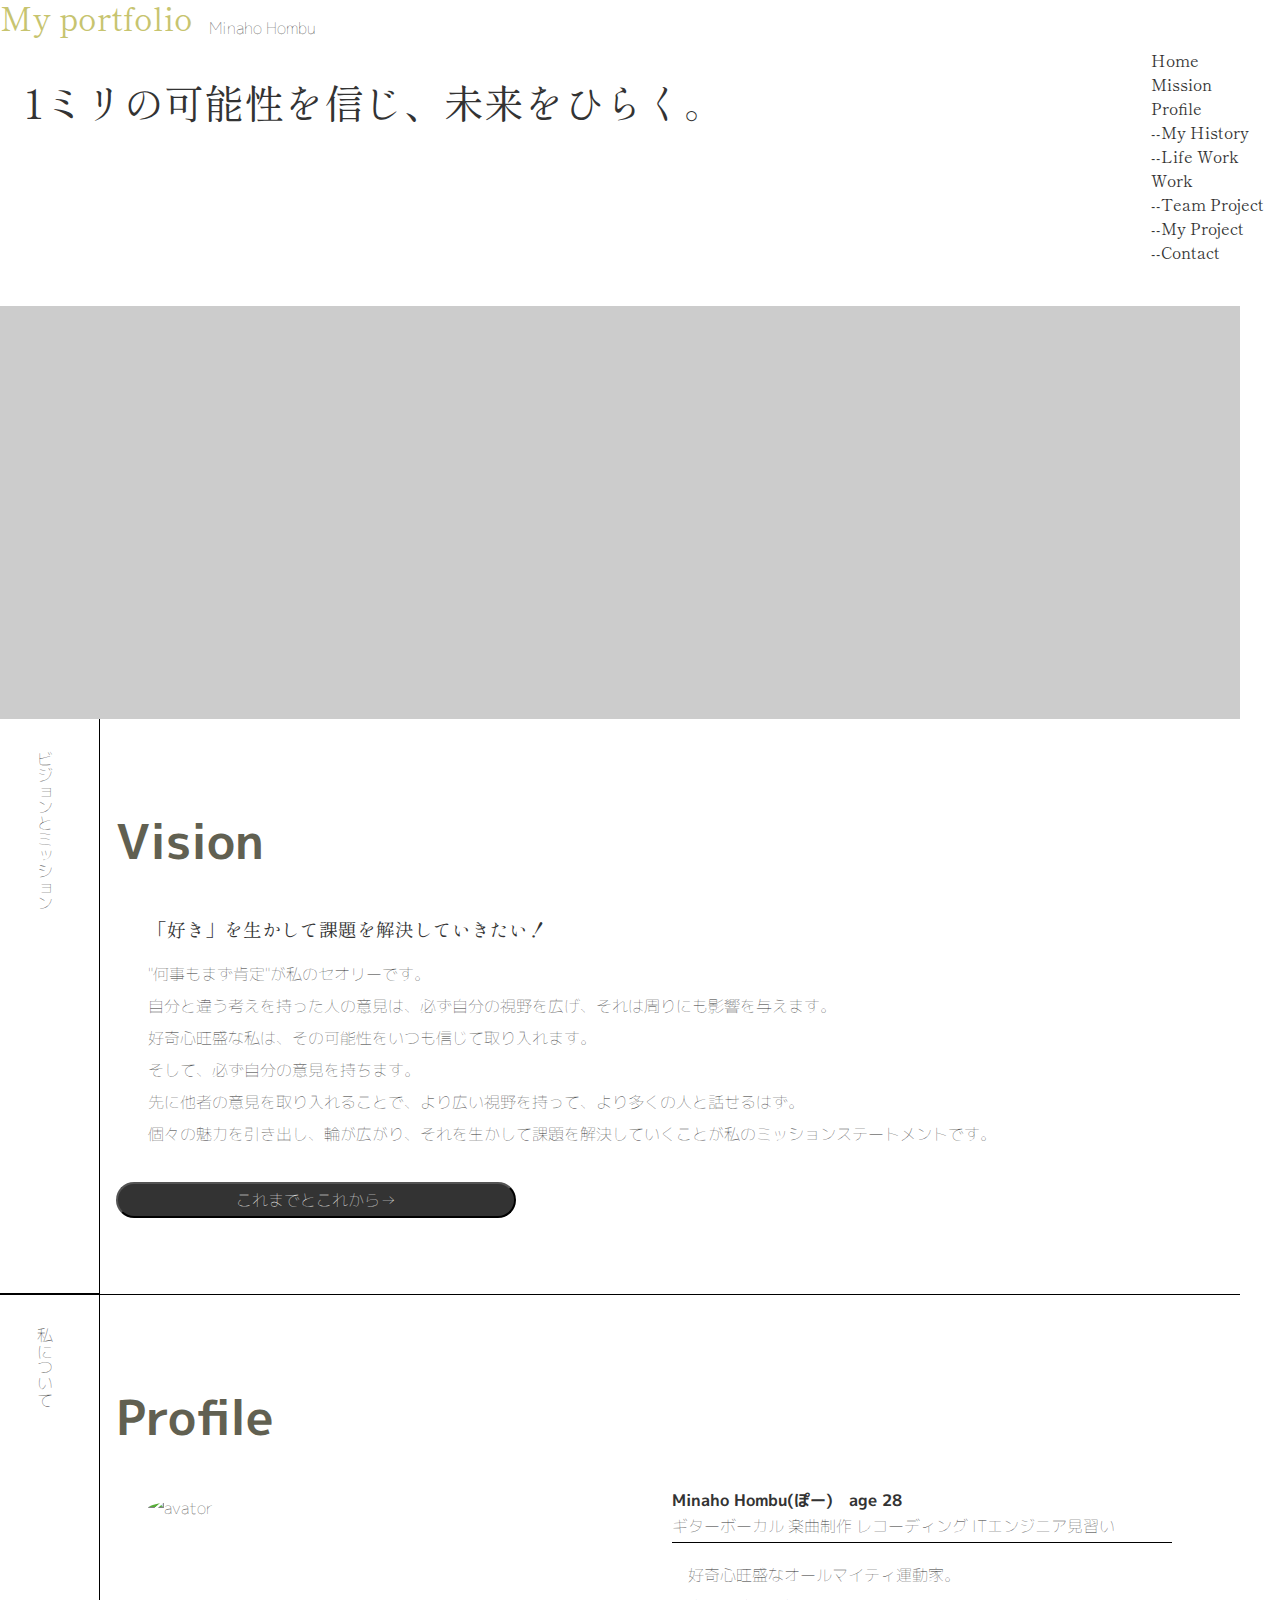
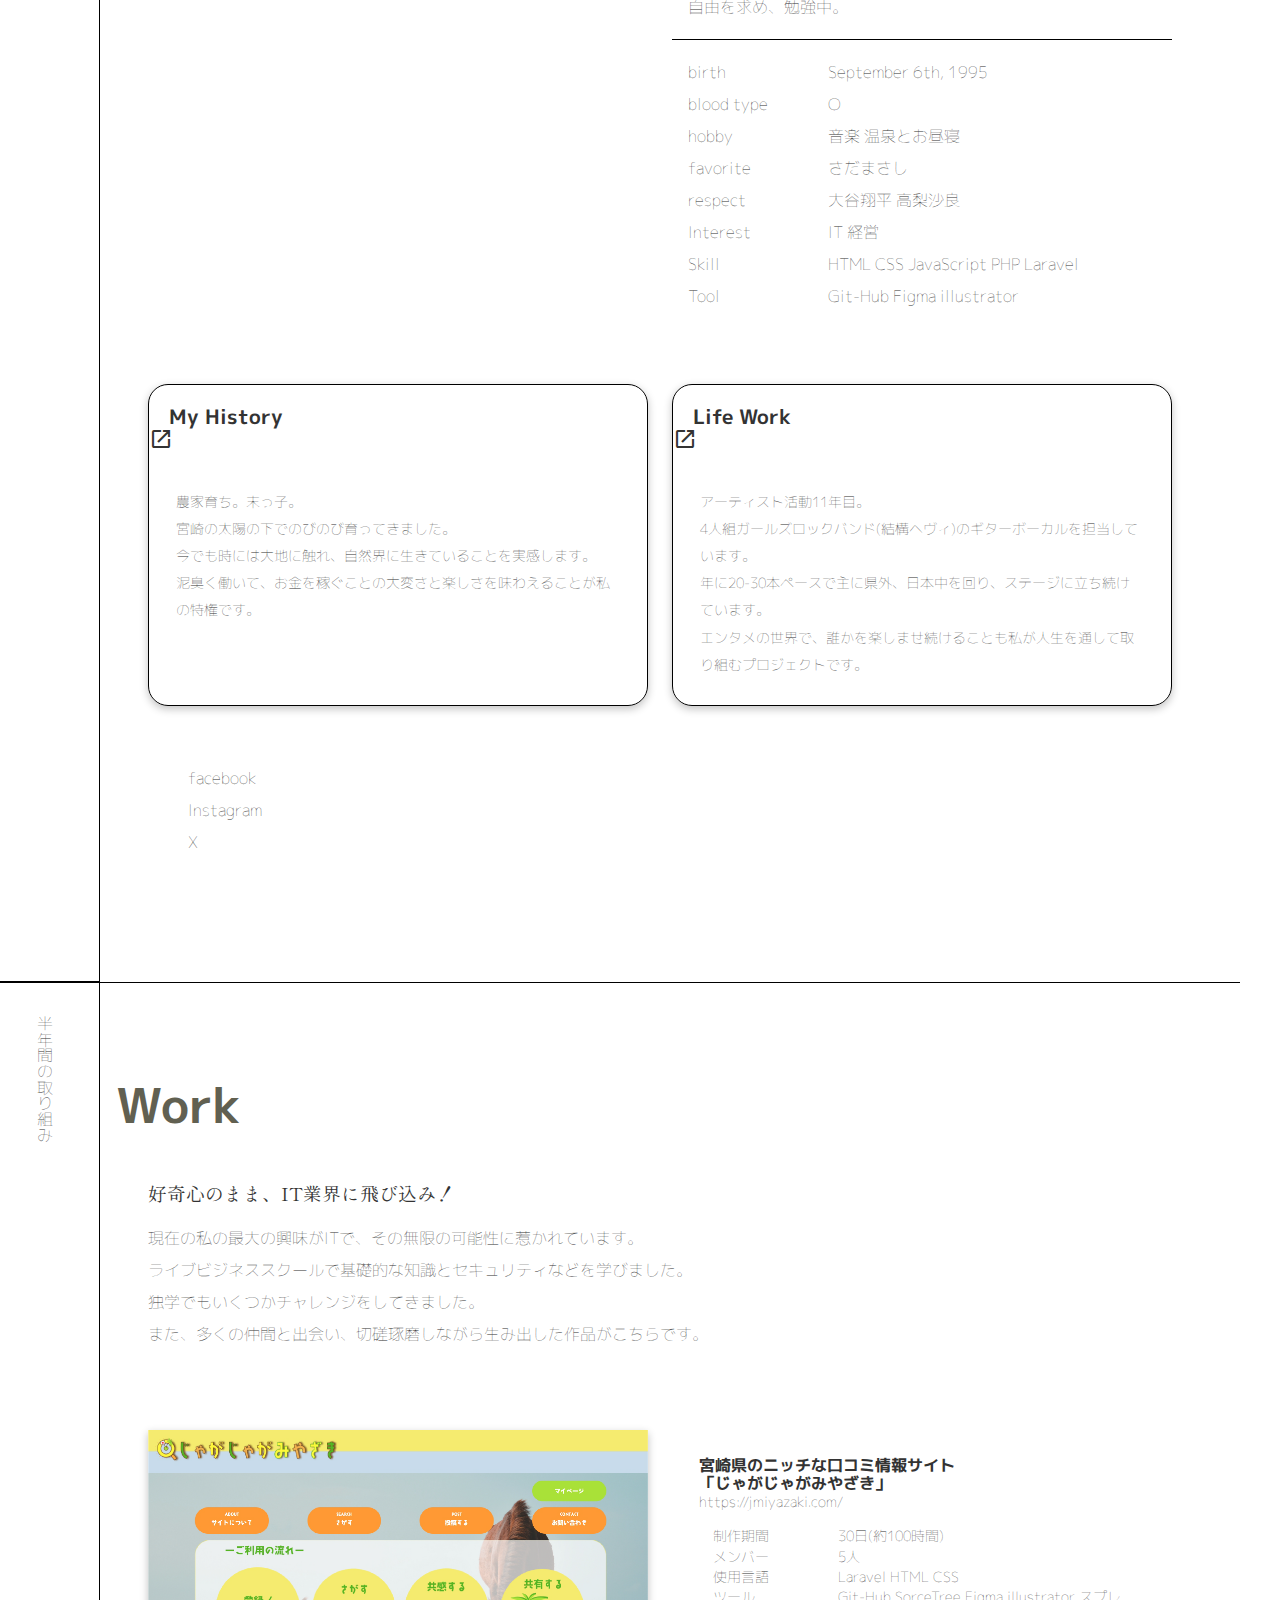
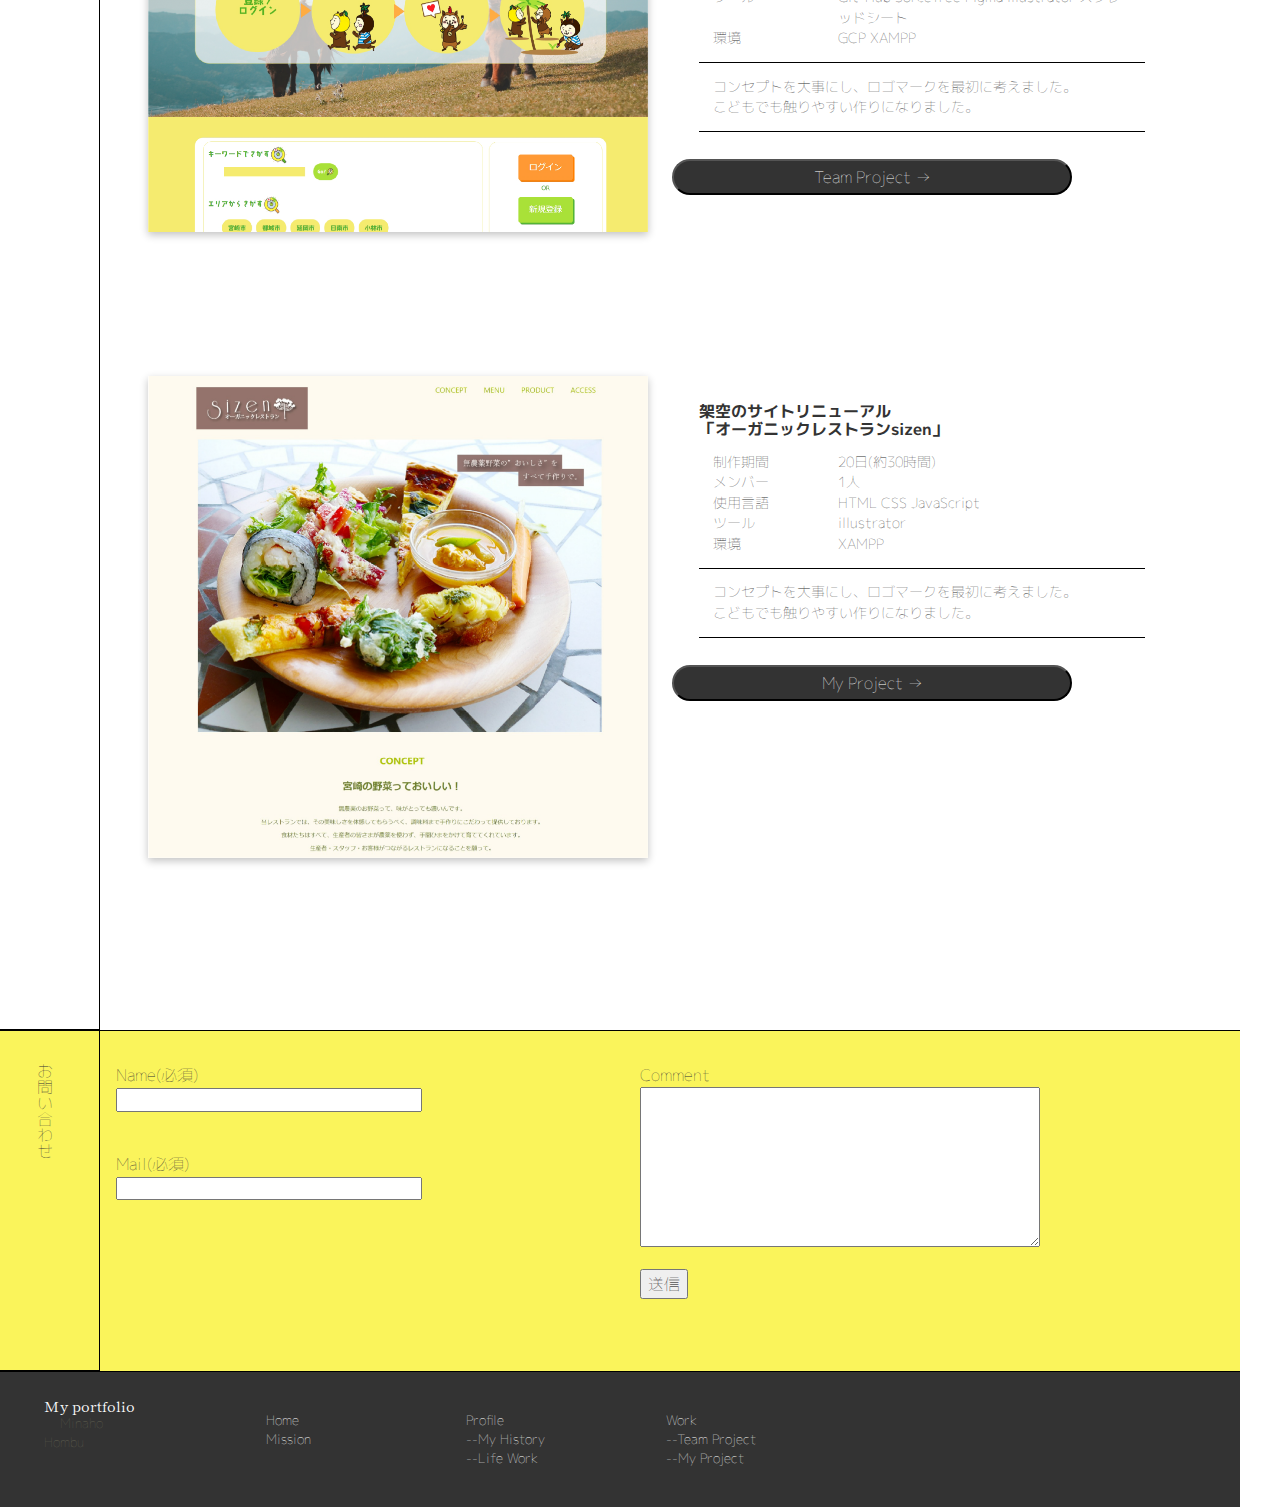
==== index.html @ a1794f8a "Team Projectページの作成　年表作成" ====
<!DOCTYPE html>
<html lang="ja">
<head>
    <meta charset="UTF-8">
    <meta name="viewport" content="width=device-width, initial-scale=1.0">
    <meta name="description" content="texttexttexttext">
    <title>my portfolio</title>
    <link rel="stylesheet" href="css/reset.css">
    <link rel="stylesheet" href="css/style.css">
    <link rel="preconnect" href="https://fonts.googleapis.com">
<link rel="preconnect" href="https://fonts.gstatic.com" crossorigin>
<link href="https://fonts.googleapis.com/css2?family=M+PLUS+1p&display=swap" rel="stylesheet">
<link href="https://fonts.googleapis.com/css2?family=Shippori+Mincho&display=swap" rel="stylesheet">
<link rel="stylesheet" href="https://fonts.googleapis.com/css2?family=Material+Symbols+Outlined:opsz,wght,FILL,GRAD@20..48,100..700,0..1,-50..200" />
</head>
<body>
    <div class="container">
        <header class="container -hamburger-shown">
            <div class="logotype">
                <h1 class="logo">
                    <a href="index.html"><title">My portfolio</title></a>
                </h1>
                <span class="author">Minaho Hombu</span>
            </div>
            <nav class="navigation">
                <ul class="navigation_list">
                    <li class="nav_listItem"><a href="index.html"><span>Home</span></a></li>
                    <li class="nav_listItem"><a href="mission.html"><span>Mission</span></a></li>
                    <li class="nav_listItem"><a href="#home_profile"><span>Profile</span></a></li>
                    <li class="nav_listItem"><a href=""><span>--My History</span></a></li>
                    <li class="nav_listItem"><a href=""><span>--Life Work</span></a></li>
                    <li class="nav_listItem"><a href="#home_work"><span>Work</span></a></li>
                    <li class="nav_listItem"><a href="teamwork.html"><span>--Team Project</span></a></li>
                    <li class="nav_listItem"><a href=""><span>--My Project</span></a></li>
                    <li class="nav_listItem"><a href="contact.html"><span>--Contact</span></a></li>
                </ul>
            </nav>
        </header>
        <main>
            <div class="container firstView-container">
                <div class="copy">
                    <h1 class="copy_inner">
                        <span class="copy_words">1ミリの可能性を信じ、未来をひらく。</span>
                    </h1>
                </div>
                <div class="mainvisual"><img src="img/visual-area@2x.png" alt=""></div>
            </div>
            <section id="home_vision" class="container home-container">
                <div class="head"><p>ビジョンとミッション</p></div>
                <div class="main">
                    <div class="sec_title">
                        <h2>Vision</h2>
                    </div>
                    <div class="content">
                        <h3>「好き」を生かして課題を解決していきたい！</h3>
                        <p>"何事もまず肯定"が私のセオリーです。<br>自分と違う考えを持った人の意見は、必ず自分の視野を広げ、それは周りにも影響を与えます。<br>好奇心旺盛な私は、その可能性をいつも信じて取り入れます。<br>そして、必ず自分の意見を持ちます。<br>先に他者の意見を取り入れることで、より広い視野を持って、より多くの人と話せるはず。</p>
                        <p>個々の魅力を引き出し、輪が広がり、それを生かして課題を解決していくことが私のミッションステートメントです。</p>
                    </div>
                    <div class="btn">
                        <button type="button"><a href="mission.html">これまでとこれから→</a></button>
                    </div>
                </div>
            </section>
            <section id="home_profile" class="container home-container">
                <div class="head"><p>私について</p></div>
                <div class="main">
                    <div class="sec_title"><h2>Profile</h2></div>
                    <div class="content">
                        <div class="flex_body">
                            <div class="wrap1_box">
                                <div class="circle">
                                    <img src="img/po2.png" alt="avator">
                                </div>
                            </div>
                            <div class="wrap1_box">
                                <div class="profile">
                                    <h4>Minaho Hombu(ぽー)　age 28</h4>
                                    <p>ギターボーカル 楽曲制作 レコーディング ITエンジニア見習い</p>
                                    <div class="point">
                                        <p>好奇心旺盛なオールマイティ運動家。<br>自由を求め、勉強中。</p>
                                    </div>
                                    <dl>
                                        <dt>birth</dt><dd>September 6th, 1995</dd>
                                        <dt>blood type</dt><dd>O</dd>
                                        <dt>hobby</dt><dd>音楽 温泉とお昼寝</dd>
                                        <dt>favorite</dt><dd>さだまさし</dd>
                                        <dt>respect</dt><dd>大谷翔平 高梨沙良</dd>
                                        <dt>Interest</dt><dd>IT 経営</dd>
                                        <dt>Skill</dt><dd>HTML CSS JavaScript PHP Laravel</dd>
                                        <dt>Tool</dt><dd>Git-Hub Figma illustrator</dd>
                                    </dl>
                                </div>
                            </div>
                        </div>
                        <div class="flex_body">
                            <div class="wrap1_box border_box">
                                <a href="#">
                                    <h4 class="heading">My History</h4>
                                    <span class="material-symbols-outlined">
                                        open_in_new
                                        </span>
                                    <div class="summary">
                                        <p>農家育ち。末っ子。<br>宮崎の太陽の下でのびのび育ってきました。</p>
                                        <p>今でも時には大地に触れ、自然界に生きていることを実感します。<br>泥臭く働いて、お金を稼ぐことの大変さと楽しさを味わえることが私の特権です。</p>
                                    </div>
                                </a>
                            </div>
                            <div class="wrap1_box border_box">
                                <a href="#">
                                    <h4 class="heading">Life Work</h4>
                                    <span class="material-symbols-outlined">
                                        open_in_new
                                        </span>
                                    <div class="summary">
                                        <p>アーティスト活動11年目。<br>4人組ガールズロックバンド(結構ヘヴィ)のギターボーカルを担当しています。</p>
                                        <p>年に20-30本ペースで主に県外、日本中を回り、ステージに立ち続けています。<br>エンタメの世界で、誰かを楽しませ続けることも私が人生を通して取り組むプロジェクトです。</p>
                                    </div>
                                </a>
                            </div>
                        </div>
                        <div class="social_box">
                            <ul>
                                <li>facebook</li>
                                <li>Instagram</li>
                                <li>X</li>
                            </ul>
                        </div>
                    </div>
                </div>
            </section>
            <section id="home_work" class="container home-container">
                <div class="head"><p>半年間の取り組み</p></div>
                <div class="main">
                    <div class="sec_title">
                        <h2>Work</h2>
                    </div>
                    <div class="content">
                        <h3>好奇心のまま、IT業界に飛び込み！</h3>
                        <p>現在の私の最大の興味がITで、その無限の可能性に惹かれています。<br>ライブビジネススクールで基礎的な知識とセキュリティなどを学びました。<br>独学でもいくつかチャレンジをしてきました。<br>また、多くの仲間と出会い、切磋琢磨しながら生み出した作品がこちらです。</p>
                    </div>
                        <div class="post flex_body">
                            <div class="wrap1_box hero">
                                <a href="https://jmiyazaki.com"><img src="img/jmiyazaki-area@2x.png" alt="jmiyazaki-top"></a>
                            </div>
                            <div class="wrap1_box">
                                <div class="summary">
                                    <h3>宮崎県のニッチな口コミ情報サイト<br>「じゃがじゃがみやざき」</h3>
                                    <p>https://jmiyazaki.com/</p>
                                    <dl>
                                        <dt>制作期間</dt><dd>30日(約100時間)</dd>
                                        <dt>メンバー</dt><dd>5人</dd>
                                        <dt>使用言語</dt><dd>Laravel HTML CSS</dd>
                                        <dt>ツール</dt><dd>Git-Hub SorceTree Figma illustrator スプレッドシート</dd>
                                        <dt>環境</dt><dd>GCP XAMPP</dd>
                                    </dl>
                                    <div class="point">
                                        <p>コンセプトを大事にし、ロゴマークを最初に考えました。<br>こどもでも触りやすい作りになりました。</p>
                                    </div>
                                </div>
                                <div class="btn">
                                    <button type="button"><a href="#">Team Project →</a></button>
                                </div>
                            </div>
                        </div>
                        <div class="post flex_body">
                            <div class="wrap1_box hero">
                                <img src="img/sizen-area@2x.png" alt="sizen-top">
                            </div>
                            <div class="wrap1_box">
                                <div class="summary">
                                    <h3>架空のサイトリニューアル<br>「オーガニックレストランsizen」</h3>
                                    <dl>
                                        <dt>制作期間</dt><dd>20日(約30時間)</dd>
                                        <dt>メンバー</dt><dd>1人</dd>
                                        <dt>使用言語</dt><dd>HTML CSS JavaScript</dd>
                                        <dt>ツール</dt><dd>illustrator</dd>
                                        <dt>環境</dt><dd>XAMPP</dd>
                                    </dl>
                                    <div class="point">
                                        <p>コンセプトを大事にし、ロゴマークを最初に考えました。<br>こどもでも触りやすい作りになりました。</p>
                                    </div>
                                </div>
                                <div class="btn">
                                    <button type="button"><a href="#">My Project →</a></button>
                                </div>
                        </div>
                </div>
            </section>
            <section id="home_contact" class="container home-container contact">
                <div class="head"><p>お問い合わせ</p></div>
                <div class="sub">
                        <form action="#" class="common-form">
                            <div class="flex_body">
                                <div class="wrap1_box">
                                    <p><label for="name">Name(必須)<br><input type="text" name="name" required></label></p><br>
                                    <p><label for="mail">Mail(必須)<br><input type="email" name="mail" required></label></p><br>
                                </div>
                                <div class="wrap1_box">
                                    <p><label for="content">Comment</label><br><textarea name="comment" id=""></textarea></p>
                                    <p><button type="submit" class="btn">送信</button></p>
                                </div>
                            </div>
                        </form>
                </div>
            </section>
        </main>
        <footer class="footer">
            <div class="footer_head">
                <h3 class="logo">
                    <a href="index.html"><title">My portfolio</title></a>
                </h3>
                <span class="author">Minaho Hombu</span>
            </div>
            <div class="footer_body">
                <div class="block">
                    <ul class="navigation_list">
                        <li class="nav_listItem"><a href="index.html"><span>Home</span></a></li>
                        <li class="nav_listItem"><a href="mission.html"><span>Mission</span></a></li>
                    </ul>
                </div>
                <div class="block">
                    <ul>
                        <li class="nav_listItem"><a href="#home_profile"><span>Profile</span></a></li>
                            <li class="nav_listItem"><a href=""><span>--My History</span></a></li>
                            <li class="nav_listItem"><a href=""><span>--Life Work</span></a></li>
                    </ul>
                </div>
                <div class="block">
                    <ul>
                        <li class="nav_listItem"><a href="#home_work"><span>Work</span></a></li>
                        <li class="nav_listItem"><a href="teamwork.html"><span>--Team Project</span></a></li>
                        <li class="nav_listItem"><a href=""><span>--My Project</span></a></li>
                    </ul>
                </div>
                <div class="block">
                    <ul>
                        <li></li>
                    </ul>
                </div>
            </div>
        </footer>
    </div>
    
</body>
</html>
---- css/style.css ----
@charset "UTF-8";
/* all=================================== */
:root {
    main-color: var(--#616051)
}

html {
    font-size: 100%;
}
body {
    color: #333;
    font-size: 16px;
    font-family: "M PLUS 1p", sans-serif;
    font-weight: 100;
    font-style: normal;
}
img {
    max-width: 100%;
}
li {
    list-style: none;
}
a {
    text-decoration: none;
}
.shippori-mincho-regular {
    font-family: "Shippori Mincho", serif;
    font-weight: 400;
    font-style: normal;
  }
.btn button {
    width: 400px;
    background: #333;
    color: #fff;
    border-radius: 20px;
    padding: .25em;
}
.btn button:hover {
    background: #c7c46f;
    border-color: #c7c46f;
}
/* ===================================== */
/* container */
.container {
    width: 1240px;
}
.firstView-container {
    /* padding: 2em auto 2em auto; */
}
.home-container {
    display: flex;
    margin: 0 auto;
    border-bottom: 1px solid #000;
}
.wrapper {
    width: 1240px;
    padding: 2em;
}
/* ===================================== */
/* header */
.logotype {
    display: flex;
}
.logo {
    color: #616051;
    font-family: "Shippori Mincho", serif;
    font-weight: 200;
}
.logo:hover {
    color: #c7c46f;
}
.author {
    padding: 1rem;
}
/* nav */
.navigation {
    /* text-align: right; */
    /* padding: 1rem; */
    font-family: "Shippori Mincho", serif;
    position: absolute;
    top: 2em;
    right: 1em;
}
.nav_listItem:hover {
    background: #c7c46f;
    color: #fff;
}
/* ===================================== */
/* firstView */
.copy {
    display: block;
    height: 250px;
}
.copy_inner {
    font-size: 2.5rem;
    font-family: "Shippori Mincho", serif;
    font-weight: 200;
    /* width: 500px; */
    max-width: 100%;
    /* margin: 0 auto; */
    padding: 24px;
}
/* ==================================== */
/* section == head */
.head {
    width: 100px;
    writing-mode: vertical-rl;
    border-right: 1px solid #000;
    border-bottom: 1px solid #000;
    padding: 2em calc((100px - 1em) / 2);
}
/* section == main */
.main {
    margin: 80px 0 60px 0;
    padding: 1em;
}
.sub {
    margin: 0;
    padding: 1em;
}
.sec_title {
    font-size: 2rem;
    color: #616051;
    /* font-family: "Shippori Mincho", serif; */
    font-weight: 100;
}
.content {
    padding: 2em;
    line-height: 2;
}
.content h3 {
    font-family: "Shippori Mincho", serif;
    font-weight: 200;
    padding: 1em 1em 1em 0;
}
.flex_body {
    display: flex;
    gap: 24px;
    padding-bottom: 40px;
}
/* ======================================== */
/* profile */
.wrap1_box {
    width: 500px;
    margin-top: 1em;
}
.circle img {
    border-radius: 50%;
}
.profile dl {
    display: flex;
    flex-wrap: wrap;
    width: 100%;
    padding: 1em;
}
.profile dt {
    width: 30%;
}
.profile dd {
    width: 70%;
}
.border_box {
    border: 1px solid #000;
    border-radius: 20px;
    box-shadow: rgba(0, 0, 0, 0.24) 0px 3px 8px;
}
.border_box:hover {
    background: #c7c46f;
    box-shadow: rgba(0, 0, 0, 0.24) 0px 1.5px 4px;;
}
.heading {
    font-size: 1.25em;
    padding: 1em 1em 0 1em;
}
.summary {
    padding: 2em;
    font-size: .85em;
}
/* ==================================== */
/* work */
.post {
    padding: 2em;
    padding-bottom: 6em;
}
.hero img {
    box-shadow: rgba(0, 0, 0, 0.24) 0px 3px 8px;
}
.hero img:hover {
    box-shadow: none;
}
.summary dl {
    display: flex;
    flex-wrap: wrap;
    width: 100%;
    padding: 1em;
}
.summary dt {
    width: 30%;
}
.summary dd {
    width: 70%;
}
.point {
    padding: 1em;
    border-top: 1px solid #000;
    border-bottom: 1px solid #000;
}
/* =================================== */
/* contact */
.contact {
    width: 100%;
    background: #faf45b;
}
.common-form p {
    margin: 0 auto 1em auto;
}
/* ================================== */
/* footer */
.footer {
    background: #333;
    font-size: 0.8em;
    display: flex;
}
.footer_head {
    width: 200px;
    padding: 2em calc((100px - 1em) / 2);
}
.footer_body {
    display: flex;
}
.block {
    width: 200px;
    padding: 2em;
}
footer .logo {
    color: #fff;
}
footer .author {
    color: #616051;
}
footer .nav_listItem {
    color: #fff;
}
/* ================================== */
/* ================================== */
/* mission */
.list {
    list-style-type: square;
    padding: 1em;
}
.balloon5 {
    width: 100%;
    margin: 1.5em 0;
    overflow: hidden;
  }
  .balloon5 .faceicon {
    float: left;
    margin-right: -90px;
    width: 80px;
  }
  .balloon5 .faceicon img{
    width: 100%;
    height: auto;
    background: #c7c46f;
    border-radius: 50%;
  }
  .balloon5 .chatting {
    width: 100%;
  }
  .says {
    display: inline-block;
    position: relative; 
    margin: 5px 0 0 105px;
    padding: 1em 2em;
    border-radius: 20px;
    color: #000;
    background: #c7c46f;
  }
  .says:after {
    content: "";
    display: inline-block;
    position: absolute;
    top: 18px; 
    left: -24px;
    border: 12px solid transparent;
    border-right: 12px solid #c7c46f;
  }
  .says p {
    margin: 0;
    padding: 0;
  }
  /* ================================ */
/* mission-band */
.activity {
    width: 300px;
    display: flex;
}
/* ================================== */
/* ================================== */
/* teamwork */
.work_img {
    width: 100%;
}
.concept p {
    border-top: 2px dotted #faf45b;
    border-bottom: 2px dotted #faf45b;
    padding: 0.5em;
}
.timeline {
    padding-top: 3em;
    h4 {
        padding: 1em;
        background: #333;
        color: #fff;
    }
    img {
        max-width: 820px;
    }
    ul li {
        list-style-type: circle;
    }
    dl {
        display: flex;
        flex-wrap: wrap;
        justify-content: space-between;
        padding-top: 1em;
      }
      dl dt {
        text-align: right;
        width: 8.5em;
        padding: 0.5em 1.0em 0.5em 0.5em;
        position: relative;
      }
      dl dt::after {
        content: '●';
        position: absolute;
        right: -0.55em;
        top: 5px;
        font-size: 22px;
        color: #c7c46f;
      }
      dl dd {
        width: calc(100% - 8.5em);
        padding: 0.5em 2.0em 3.0em;
        border-left: 2px solid #ccc;
      }
      dl dd h2 {
        font-size: 22px;
        font-weight: bold;
        margin: 0 0 5px;
      }
}
/* ================================== */
/* ================================== */
/* contact page */
.form p {
    margin: 0 auto 2rem auto;
}
textarea {
    width: 400px;
    overflow-y: scroll;
}
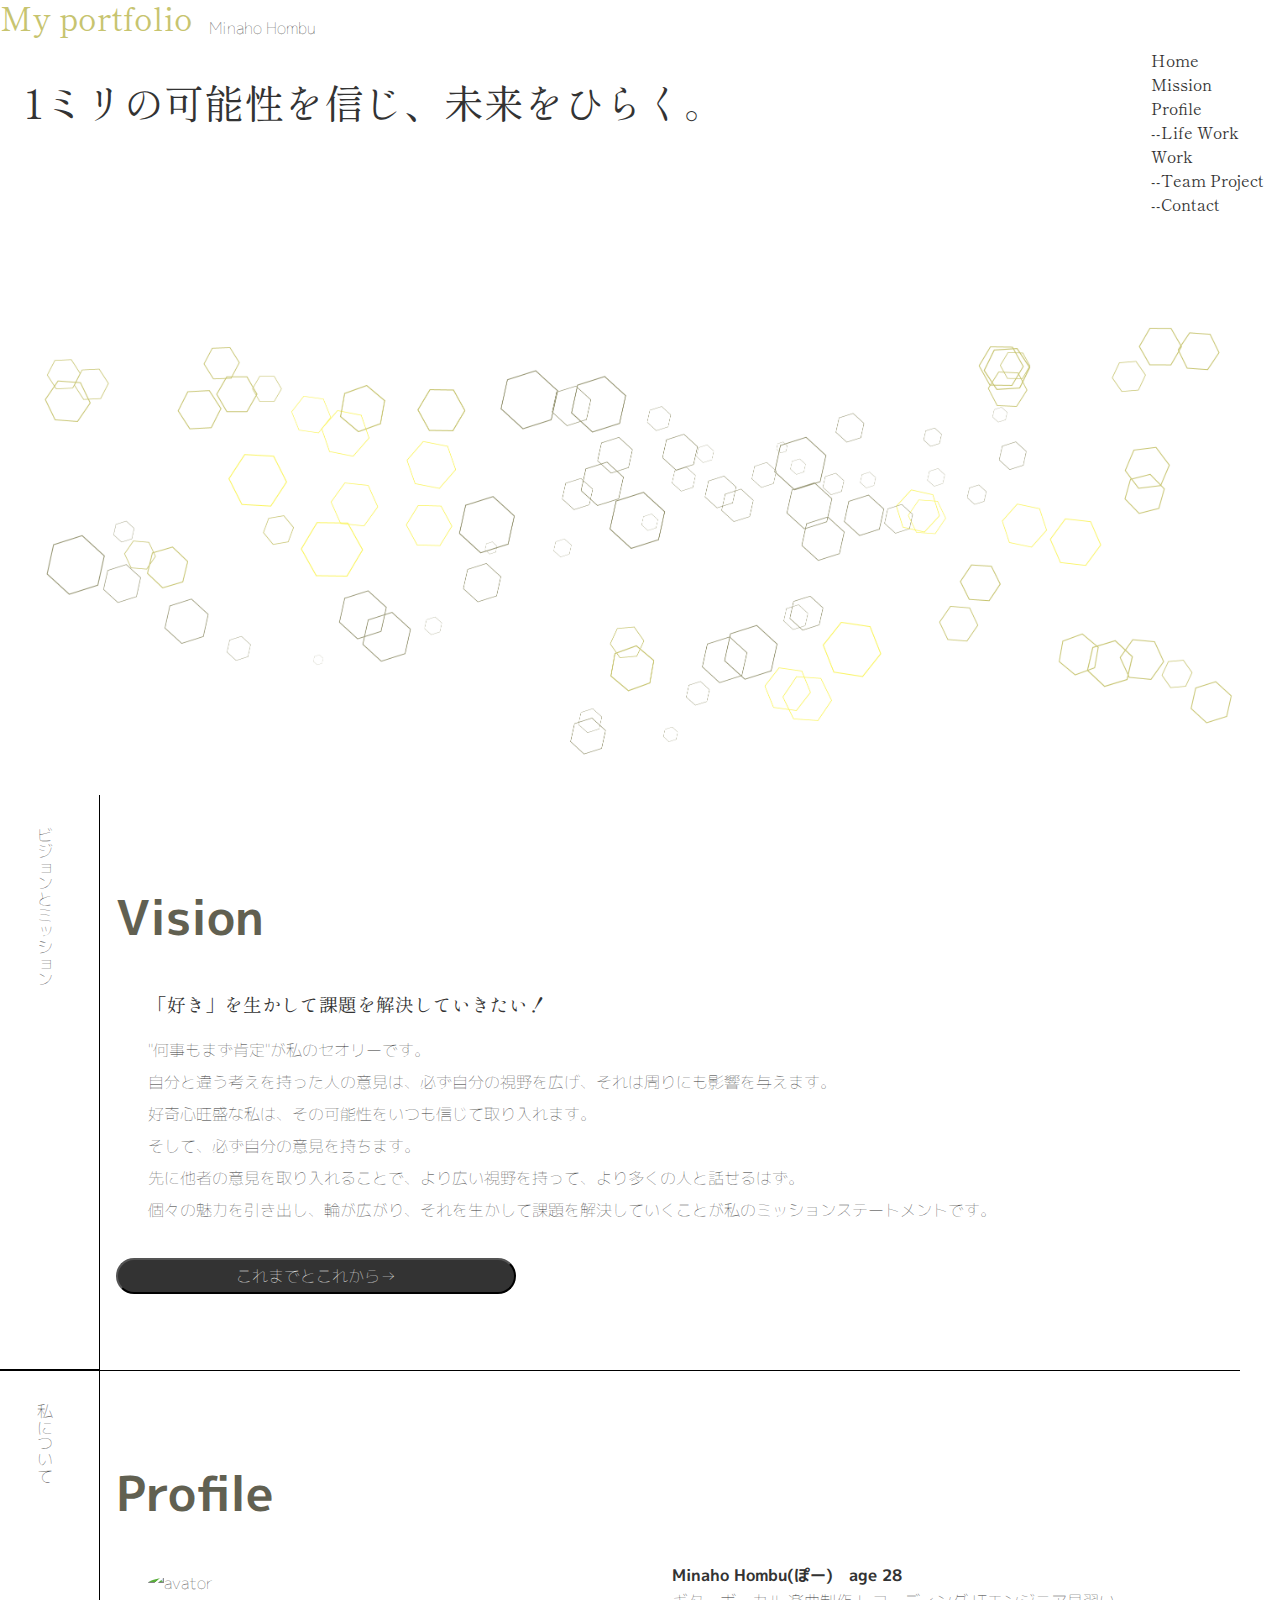
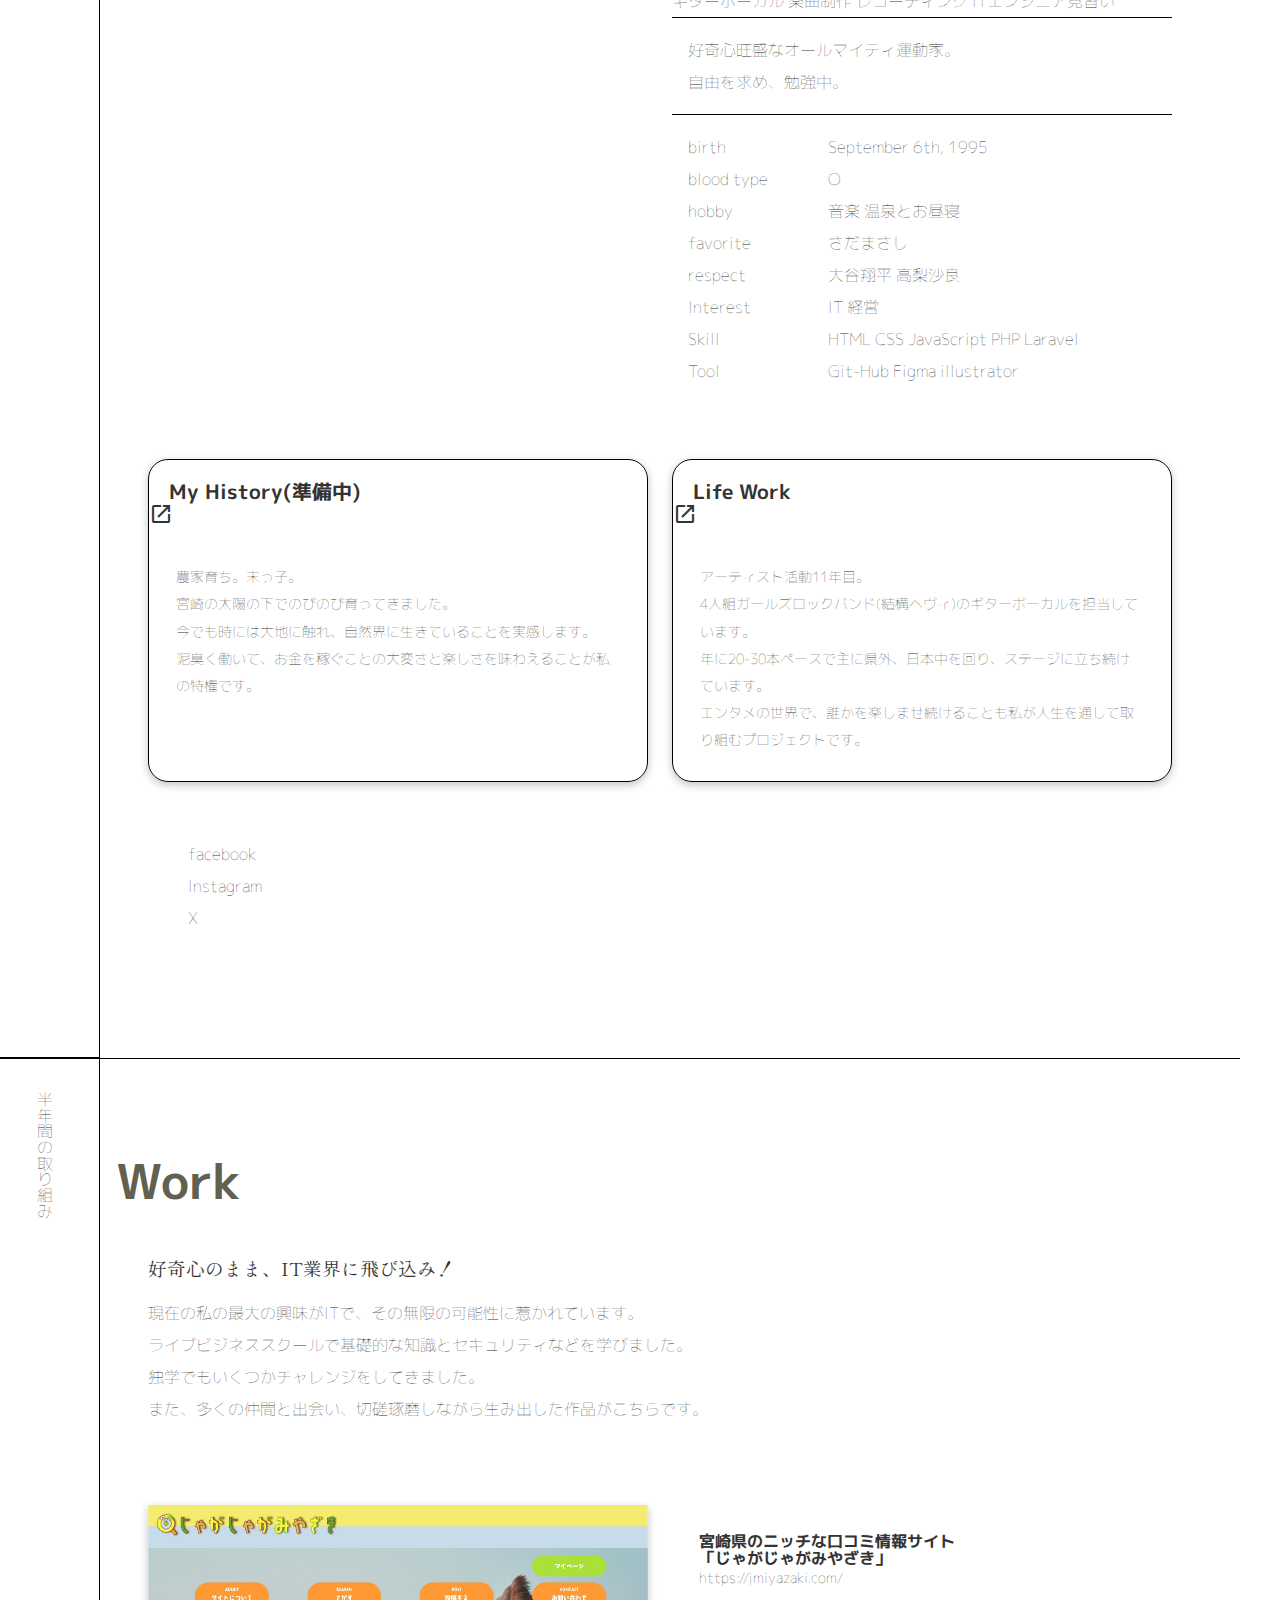
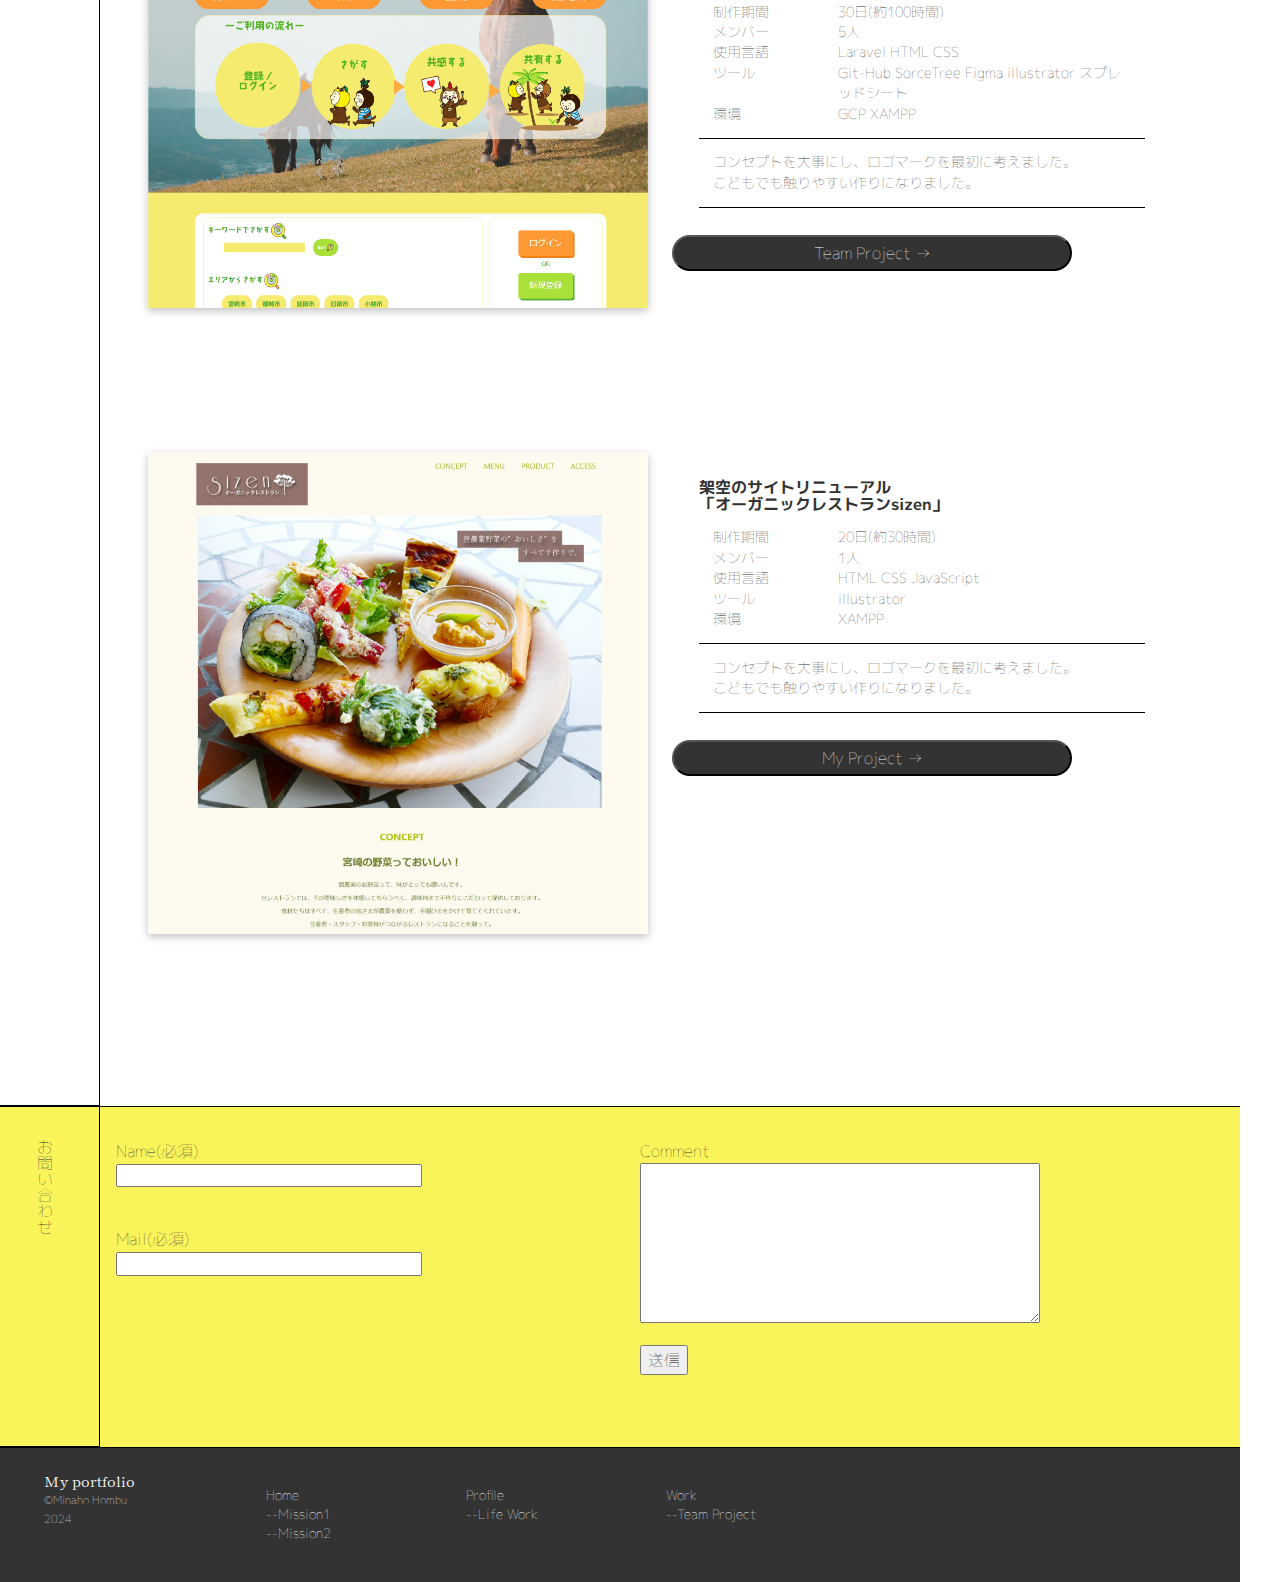
==== commit 0b6d34b6: "lifeworkページ追加　Youtube貼り付け　ページ遷移" ====
--- a/index.html
+++ b/index.html
@@ -4,7 +4,7 @@
     <meta charset="UTF-8">
     <meta name="viewport" content="width=device-width, initial-scale=1.0">
     <meta name="description" content="texttexttexttext">
-    <title>my portfolio</title>
+    <title>My portfolio</title>
     <link rel="stylesheet" href="css/reset.css">
     <link rel="stylesheet" href="css/style.css">
     <link rel="preconnect" href="https://fonts.googleapis.com">
@@ -27,11 +27,11 @@
                     <li class="nav_listItem"><a href="index.html"><span>Home</span></a></li>
                     <li class="nav_listItem"><a href="mission.html"><span>Mission</span></a></li>
                     <li class="nav_listItem"><a href="#home_profile"><span>Profile</span></a></li>
-                    <li class="nav_listItem"><a href=""><span>--My History</span></a></li>
-                    <li class="nav_listItem"><a href=""><span>--Life Work</span></a></li>
+                    <!-- <li class="nav_listItem"><a href=""><span>--My History</span></a></li> -->
+                    <li class="nav_listItem"><a href="lifework.html"><span>--Life Work</span></a></li>
                     <li class="nav_listItem"><a href="#home_work"><span>Work</span></a></li>
                     <li class="nav_listItem"><a href="teamwork.html"><span>--Team Project</span></a></li>
-                    <li class="nav_listItem"><a href=""><span>--My Project</span></a></li>
+                    <!-- <li class="nav_listItem"><a href=""><span>--My Project</span></a></li> -->
                     <li class="nav_listItem"><a href="contact.html"><span>--Contact</span></a></li>
                 </ul>
             </nav>
@@ -43,7 +43,7 @@
                         <span class="copy_words">1ミリの可能性を信じ、未来をひらく。</span>
                     </h1>
                 </div>
-                <div class="mainvisual"><img src="img/visual-area@2x.png" alt=""></div>
+                <div class="mainvisual"><img src="img/7@2x.png" alt=""></div>
             </div>
             <section id="home_vision" class="container home-container">
                 <div class="head"><p>ビジョンとミッション</p></div>
@@ -94,8 +94,8 @@
                         </div>
                         <div class="flex_body">
                             <div class="wrap1_box border_box">
-                                <a href="#">
-                                    <h4 class="heading">My History</h4>
+                                <a href="history.html">
+                                    <h4 class="heading">My History(準備中)</h4>
                                     <span class="material-symbols-outlined">
                                         open_in_new
                                         </span>
@@ -106,7 +106,7 @@
                                 </a>
                             </div>
                             <div class="wrap1_box border_box">
-                                <a href="#">
+                                <a href="lifework.html">
                                     <h4 class="heading">Life Work</h4>
                                     <span class="material-symbols-outlined">
                                         open_in_new
@@ -158,7 +158,7 @@
                                     </div>
                                 </div>
                                 <div class="btn">
-                                    <button type="button"><a href="#">Team Project →</a></button>
+                                    <button type="button"><a href="teamwork.html">Team Project →</a></button>
                                 </div>
                             </div>
                         </div>
@@ -209,27 +209,27 @@
                 <h3 class="logo">
                     <a href="index.html"><title">My portfolio</title></a>
                 </h3>
-                <span class="author">Minaho Hombu</span>
+                <div class="copyright"><small>©Minaho Hombu 2024</small></div>
             </div>
             <div class="footer_body">
                 <div class="block">
                     <ul class="navigation_list">
                         <li class="nav_listItem"><a href="index.html"><span>Home</span></a></li>
-                        <li class="nav_listItem"><a href="mission.html"><span>Mission</span></a></li>
+                        <li class="nav_listItem"><a href="mission.html"><span>--Mission1</span></a></li>
+                        <li class="nav_listItem"><a href="mission-band.html"><span>--Mission2</span></a></li>
                     </ul>
                 </div>
                 <div class="block">
                     <ul>
                         <li class="nav_listItem"><a href="#home_profile"><span>Profile</span></a></li>
-                            <li class="nav_listItem"><a href=""><span>--My History</span></a></li>
-                            <li class="nav_listItem"><a href=""><span>--Life Work</span></a></li>
+                            <!-- <li class="nav_listItem"><a href=""><span>--My History</span></a></li> -->
+                            <li class="nav_listItem"><a href="lifework.html"><span>--Life Work</span></a></li>
                     </ul>
                 </div>
                 <div class="block">
                     <ul>
                         <li class="nav_listItem"><a href="#home_work"><span>Work</span></a></li>
                         <li class="nav_listItem"><a href="teamwork.html"><span>--Team Project</span></a></li>
-                        <li class="nav_listItem"><a href=""><span>--My Project</span></a></li>
                     </ul>
                 </div>
                 <div class="block">
--- a/css/style.css
+++ b/css/style.css
@@ -241,6 +241,9 @@
 footer .nav_listItem {
     color: #fff;
 }
+.copyright {
+    color: #fff;
+}
 /* ================================== */
 /* ================================== */
 /* mission */
@@ -297,10 +300,13 @@
 }
 /* ================================== */
 /* ================================== */
+/* lifework */
+li.list a:hover {
+    border-bottom: 1px solid #000;
+}
+/* ================================== */
+/* ================================== */
 /* teamwork */
-.work_img {
-    width: 100%;
-}
 .concept p {
     border-top: 2px dotted #faf45b;
     border-bottom: 2px dotted #faf45b;
@@ -324,6 +330,9 @@
         flex-wrap: wrap;
         justify-content: space-between;
         padding-top: 1em;
+        height: 400px;
+        border: 1px solid #000;
+    overflow-y: scroll;
       }
       dl dt {
         text-align: right;
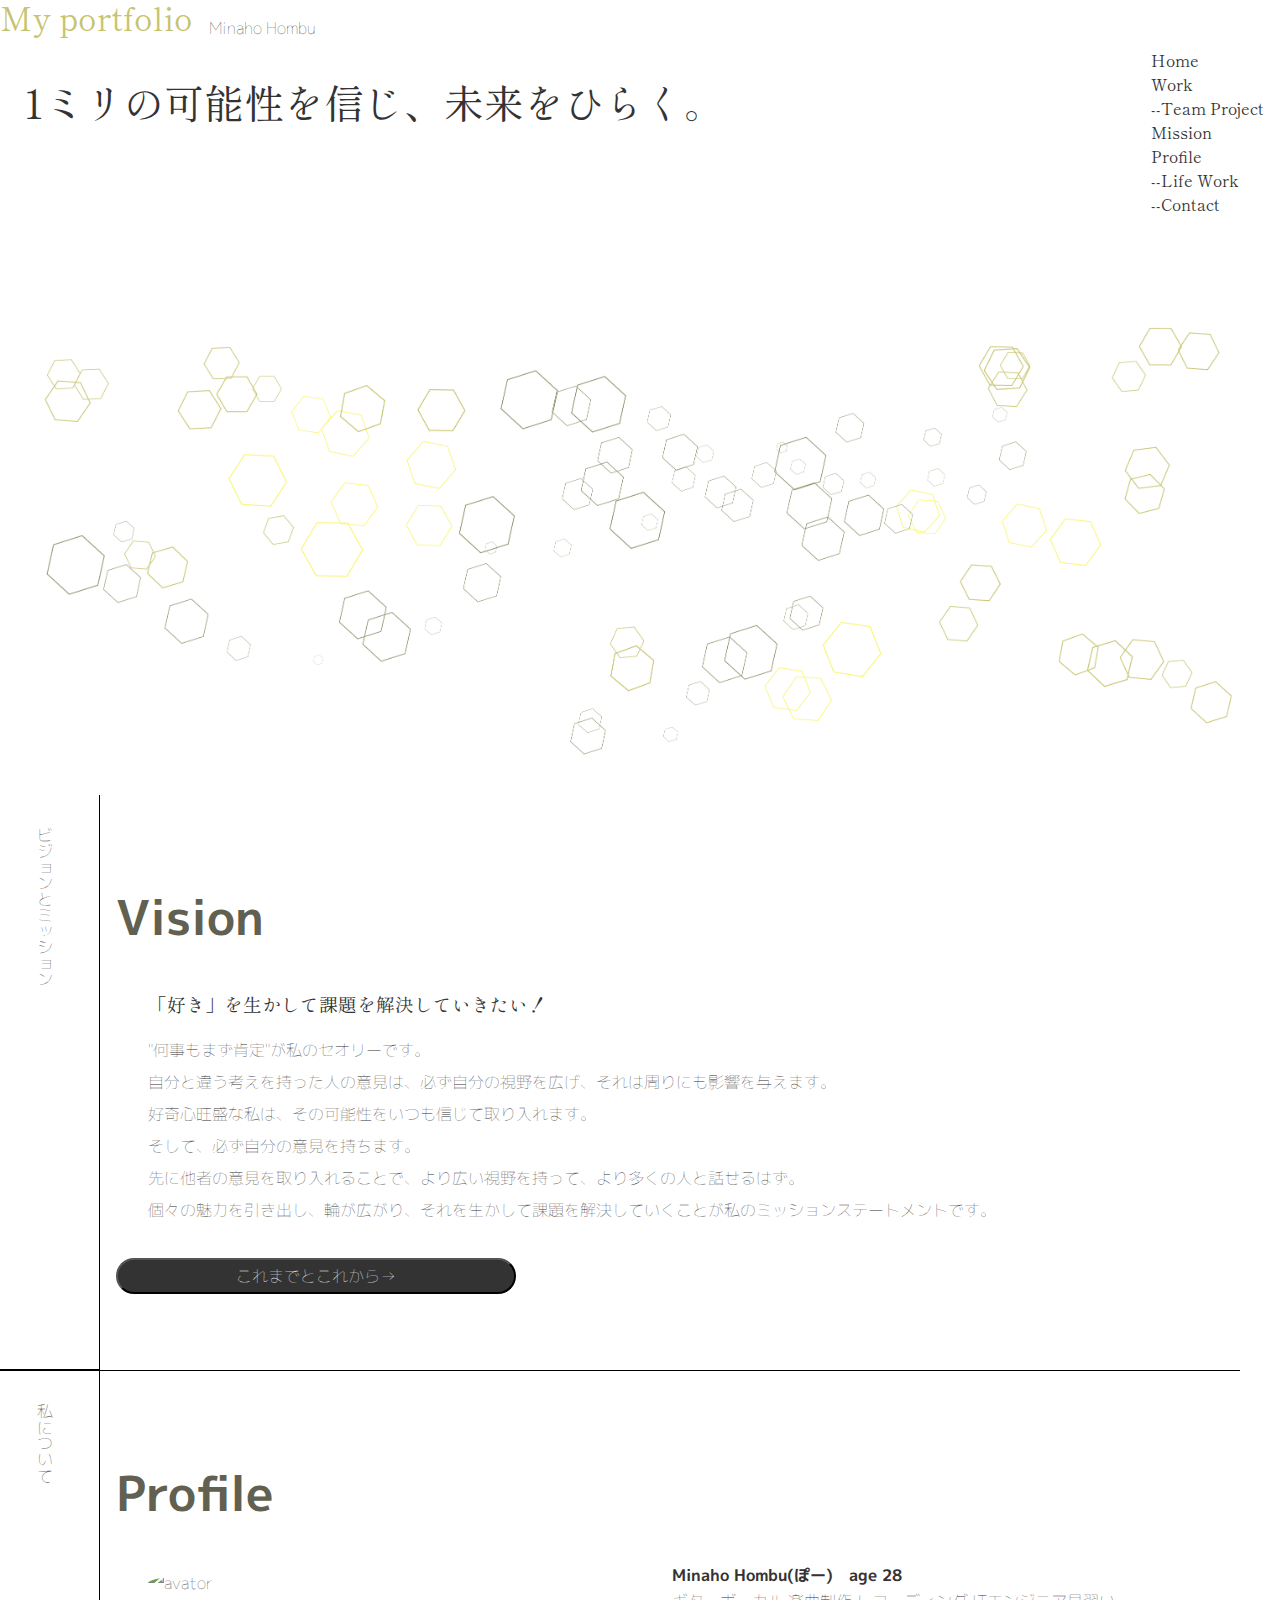
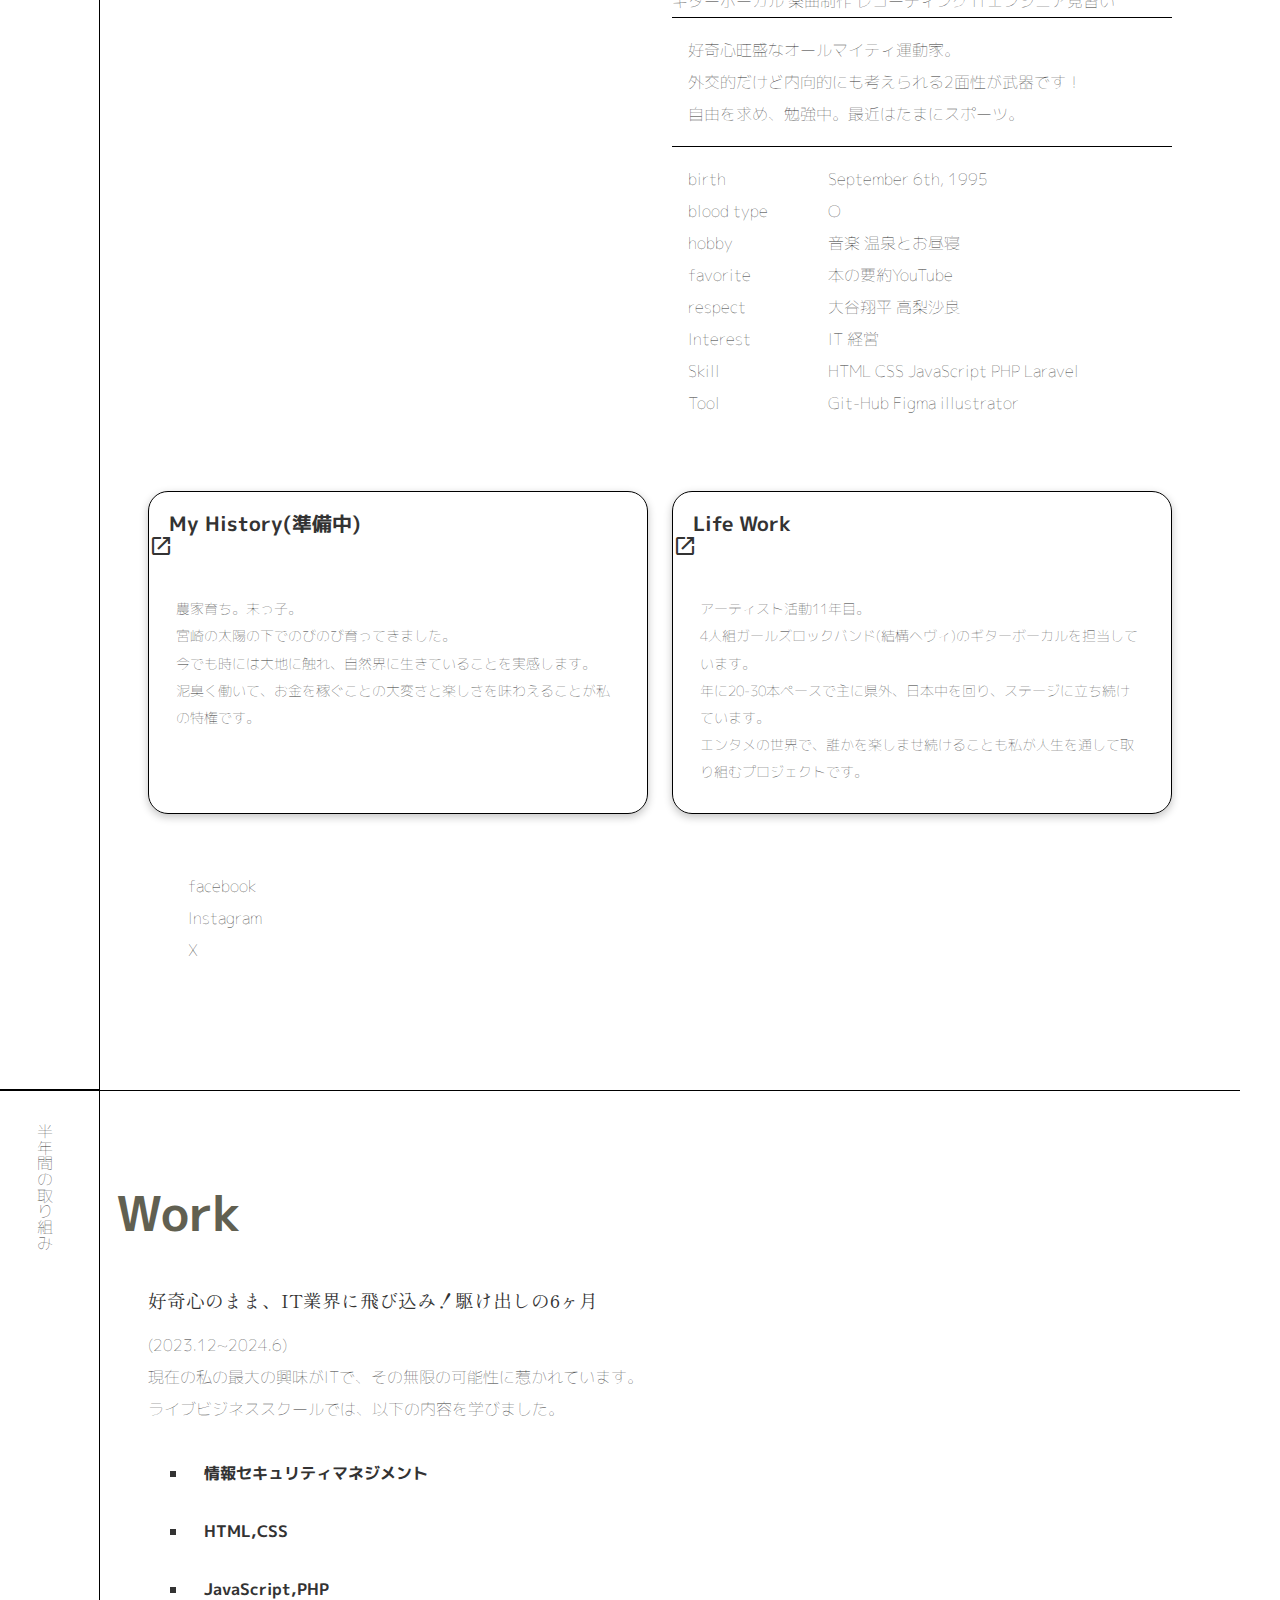
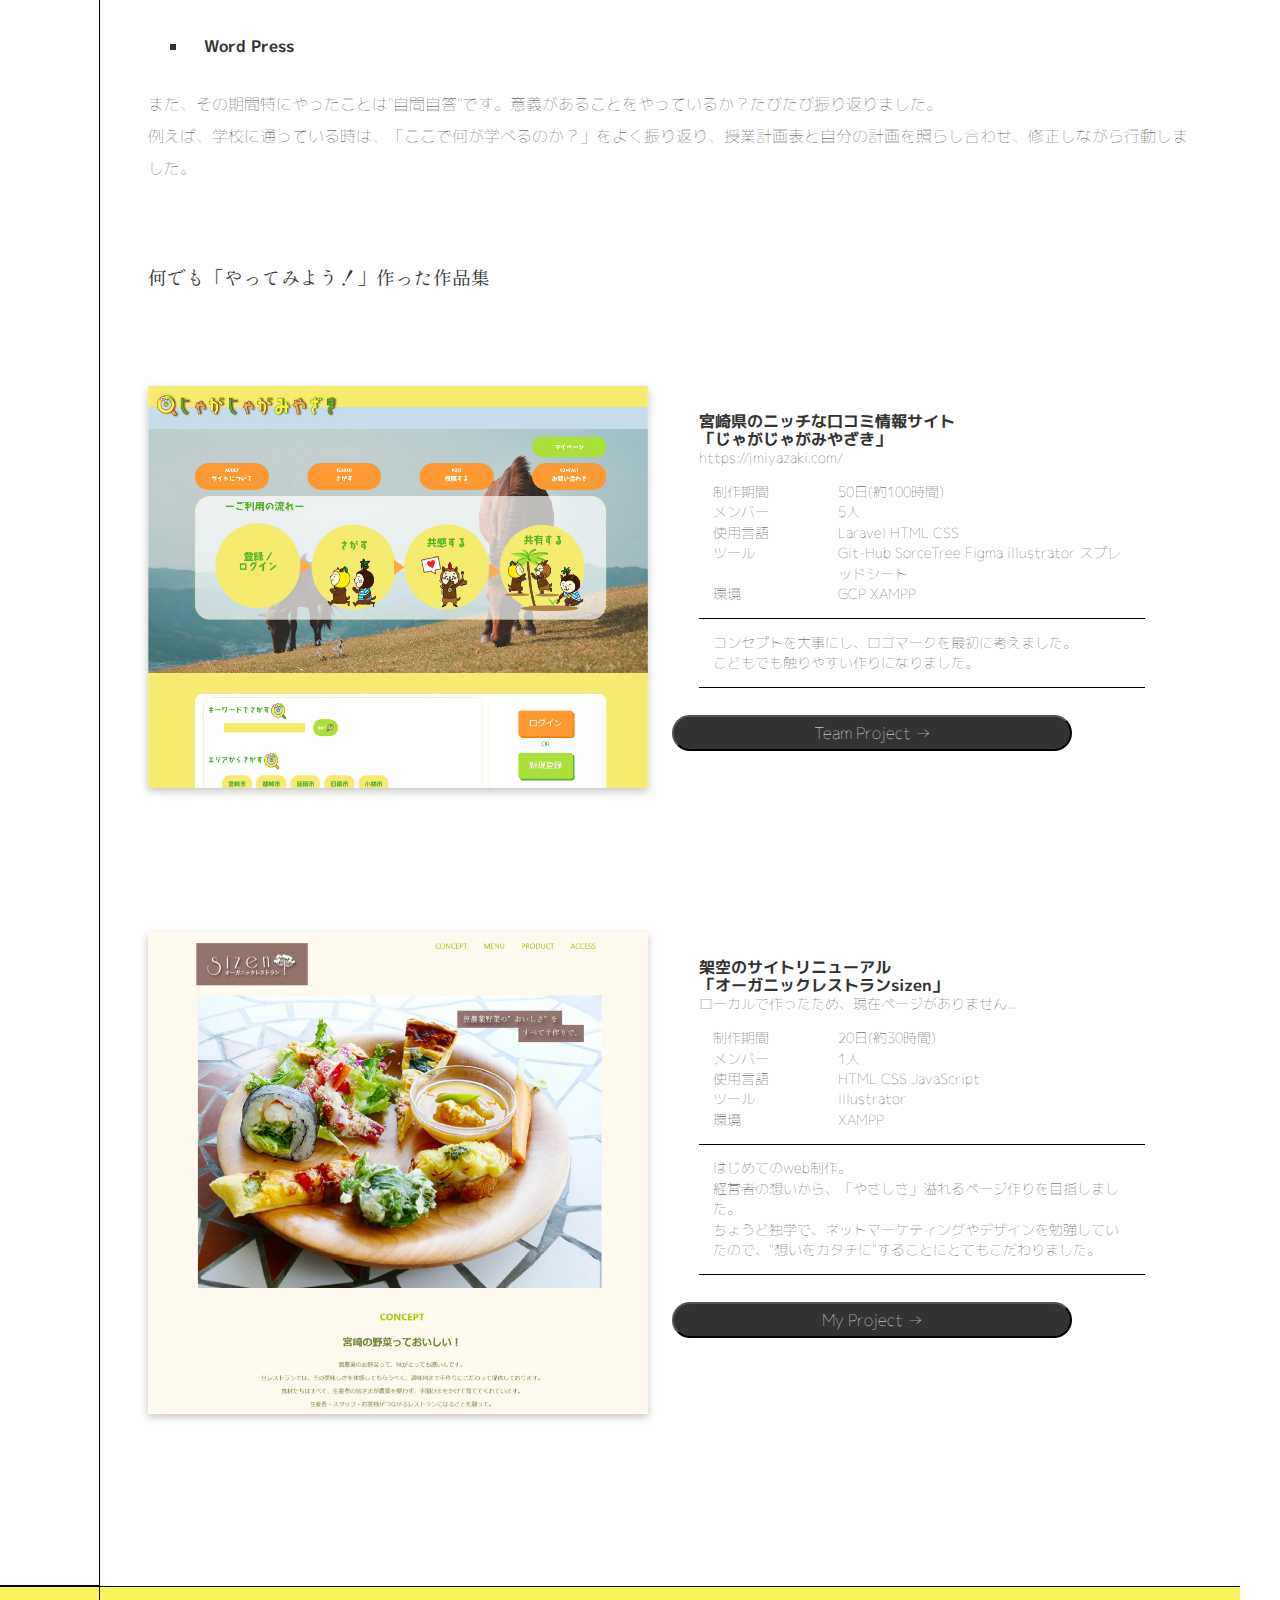
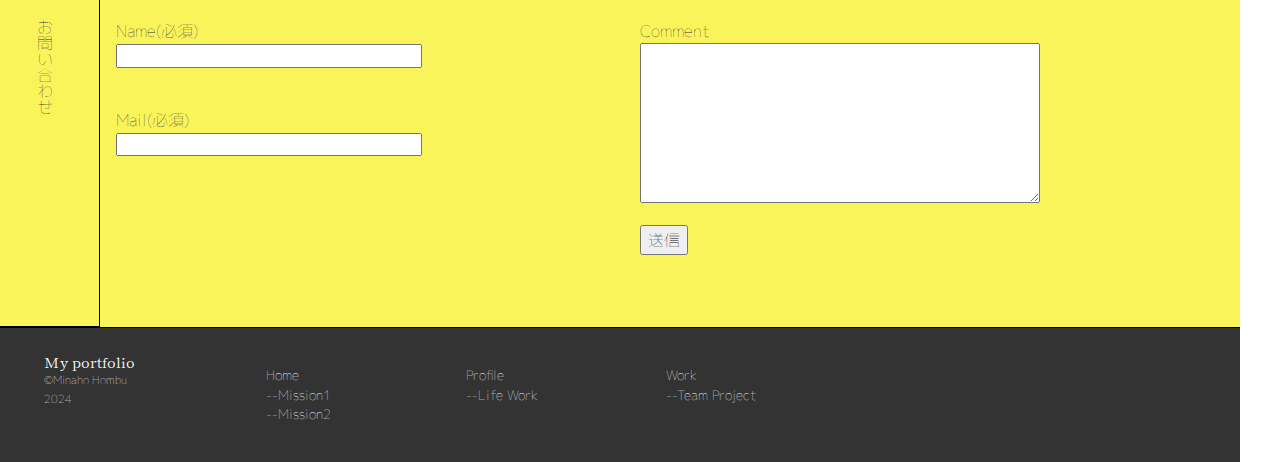
==== commit 1d4dc4db: "イメージ変更、内容修正" ====
--- a/index.html
+++ b/index.html
@@ -25,12 +25,12 @@
             <nav class="navigation">
                 <ul class="navigation_list">
                     <li class="nav_listItem"><a href="index.html"><span>Home</span></a></li>
+                    <li class="nav_listItem"><a href="#home_work"><span>Work</span></a></li>
+                    <li class="nav_listItem"><a href="teamwork.html"><span>--Team Project</span></a></li>
                     <li class="nav_listItem"><a href="mission.html"><span>Mission</span></a></li>
                     <li class="nav_listItem"><a href="#home_profile"><span>Profile</span></a></li>
                     <!-- <li class="nav_listItem"><a href=""><span>--My History</span></a></li> -->
                     <li class="nav_listItem"><a href="lifework.html"><span>--Life Work</span></a></li>
-                    <li class="nav_listItem"><a href="#home_work"><span>Work</span></a></li>
-                    <li class="nav_listItem"><a href="teamwork.html"><span>--Team Project</span></a></li>
                     <!-- <li class="nav_listItem"><a href=""><span>--My Project</span></a></li> -->
                     <li class="nav_listItem"><a href="contact.html"><span>--Contact</span></a></li>
                 </ul>
@@ -77,13 +77,13 @@
                                     <h4>Minaho Hombu(ぽー)　age 28</h4>
                                     <p>ギターボーカル 楽曲制作 レコーディング ITエンジニア見習い</p>
                                     <div class="point">
-                                        <p>好奇心旺盛なオールマイティ運動家。<br>自由を求め、勉強中。</p>
+                                        <p>好奇心旺盛なオールマイティ運動家。<br>外交的だけど内向的にも考えられる2面性が武器です！<br>自由を求め、勉強中。最近はたまにスポーツ。</p>
                                     </div>
                                     <dl>
                                         <dt>birth</dt><dd>September 6th, 1995</dd>
                                         <dt>blood type</dt><dd>O</dd>
                                         <dt>hobby</dt><dd>音楽 温泉とお昼寝</dd>
-                                        <dt>favorite</dt><dd>さだまさし</dd>
+                                        <dt>favorite</dt><dd>本の要約YouTube</dd>
                                         <dt>respect</dt><dd>大谷翔平 高梨沙良</dd>
                                         <dt>Interest</dt><dd>IT 経営</dd>
                                         <dt>Skill</dt><dd>HTML CSS JavaScript PHP Laravel</dd>
@@ -135,8 +135,28 @@
                         <h2>Work</h2>
                     </div>
                     <div class="content">
-                        <h3>好奇心のまま、IT業界に飛び込み！</h3>
-                        <p>現在の私の最大の興味がITで、その無限の可能性に惹かれています。<br>ライブビジネススクールで基礎的な知識とセキュリティなどを学びました。<br>独学でもいくつかチャレンジをしてきました。<br>また、多くの仲間と出会い、切磋琢磨しながら生み出した作品がこちらです。</p>
+                        <h3>好奇心のまま、IT業界に飛び込み！駆け出しの6ヶ月</h3>
+                        <p>(2023.12~2024.6)<br>現在の私の最大の興味がITで、その無限の可能性に惹かれています。</p>
+                        <p>ライブビジネススクールでは、以下の内容を学びました。</p>
+                    <ul>
+                        <li class="list">
+                            <h4>情報セキュリティマネジメント</h4>
+                        </li>
+                        <p></p>
+                        <li class="list">
+                            <h4>HTML,CSS</h4>
+                        </li>
+                        <li class="list">
+                            <h4>JavaScript,PHP</h4>
+                        </li>
+                        <li class="list">
+                            <h4>Word Press</h4>
+                        </li>
+                    </ul>
+                    <p>また、その期間特にやったことは"自問自答"です。意義があることをやっているか？たびたび振り返りました。<br>例えば、学校に通っている時は、「ここで何が学べるのか？」をよく振り返り、授業計画表と自分の計画を照らし合わせ、修正しながら行動しました。</p>
+                    </div>
+                    <div class="content">
+                        <h3>何でも「やってみよう！」作った作品集</h3> 
                     </div>
                         <div class="post flex_body">
                             <div class="wrap1_box hero">
@@ -145,9 +165,9 @@
                             <div class="wrap1_box">
                                 <div class="summary">
                                     <h3>宮崎県のニッチな口コミ情報サイト<br>「じゃがじゃがみやざき」</h3>
-                                    <p>https://jmiyazaki.com/</p>
+                                    <p><a href="https://jmiyazaki.com/">https://jmiyazaki.com/</a></p>
                                     <dl>
-                                        <dt>制作期間</dt><dd>30日(約100時間)</dd>
+                                        <dt>制作期間</dt><dd>50日(約100時間)</dd>
                                         <dt>メンバー</dt><dd>5人</dd>
                                         <dt>使用言語</dt><dd>Laravel HTML CSS</dd>
                                         <dt>ツール</dt><dd>Git-Hub SorceTree Figma illustrator スプレッドシート</dd>
@@ -169,6 +189,7 @@
                             <div class="wrap1_box">
                                 <div class="summary">
                                     <h3>架空のサイトリニューアル<br>「オーガニックレストランsizen」</h3>
+                                    <p>ローカルで作ったため、現在ページがありません...</p>
                                     <dl>
                                         <dt>制作期間</dt><dd>20日(約30時間)</dd>
                                         <dt>メンバー</dt><dd>1人</dd>
@@ -177,7 +198,7 @@
                                         <dt>環境</dt><dd>XAMPP</dd>
                                     </dl>
                                     <div class="point">
-                                        <p>コンセプトを大事にし、ロゴマークを最初に考えました。<br>こどもでも触りやすい作りになりました。</p>
+                                        <p>はじめてのweb制作。<br>経営者の想いから、「やさしさ」溢れるページ作りを目指しました。<br>ちょうど独学で、ネットマーケティングやデザインを勉強していたので、"想いをカタチに"することにとてもこだわりました。</p>
                                     </div>
                                 </div>
                                 <div class="btn">
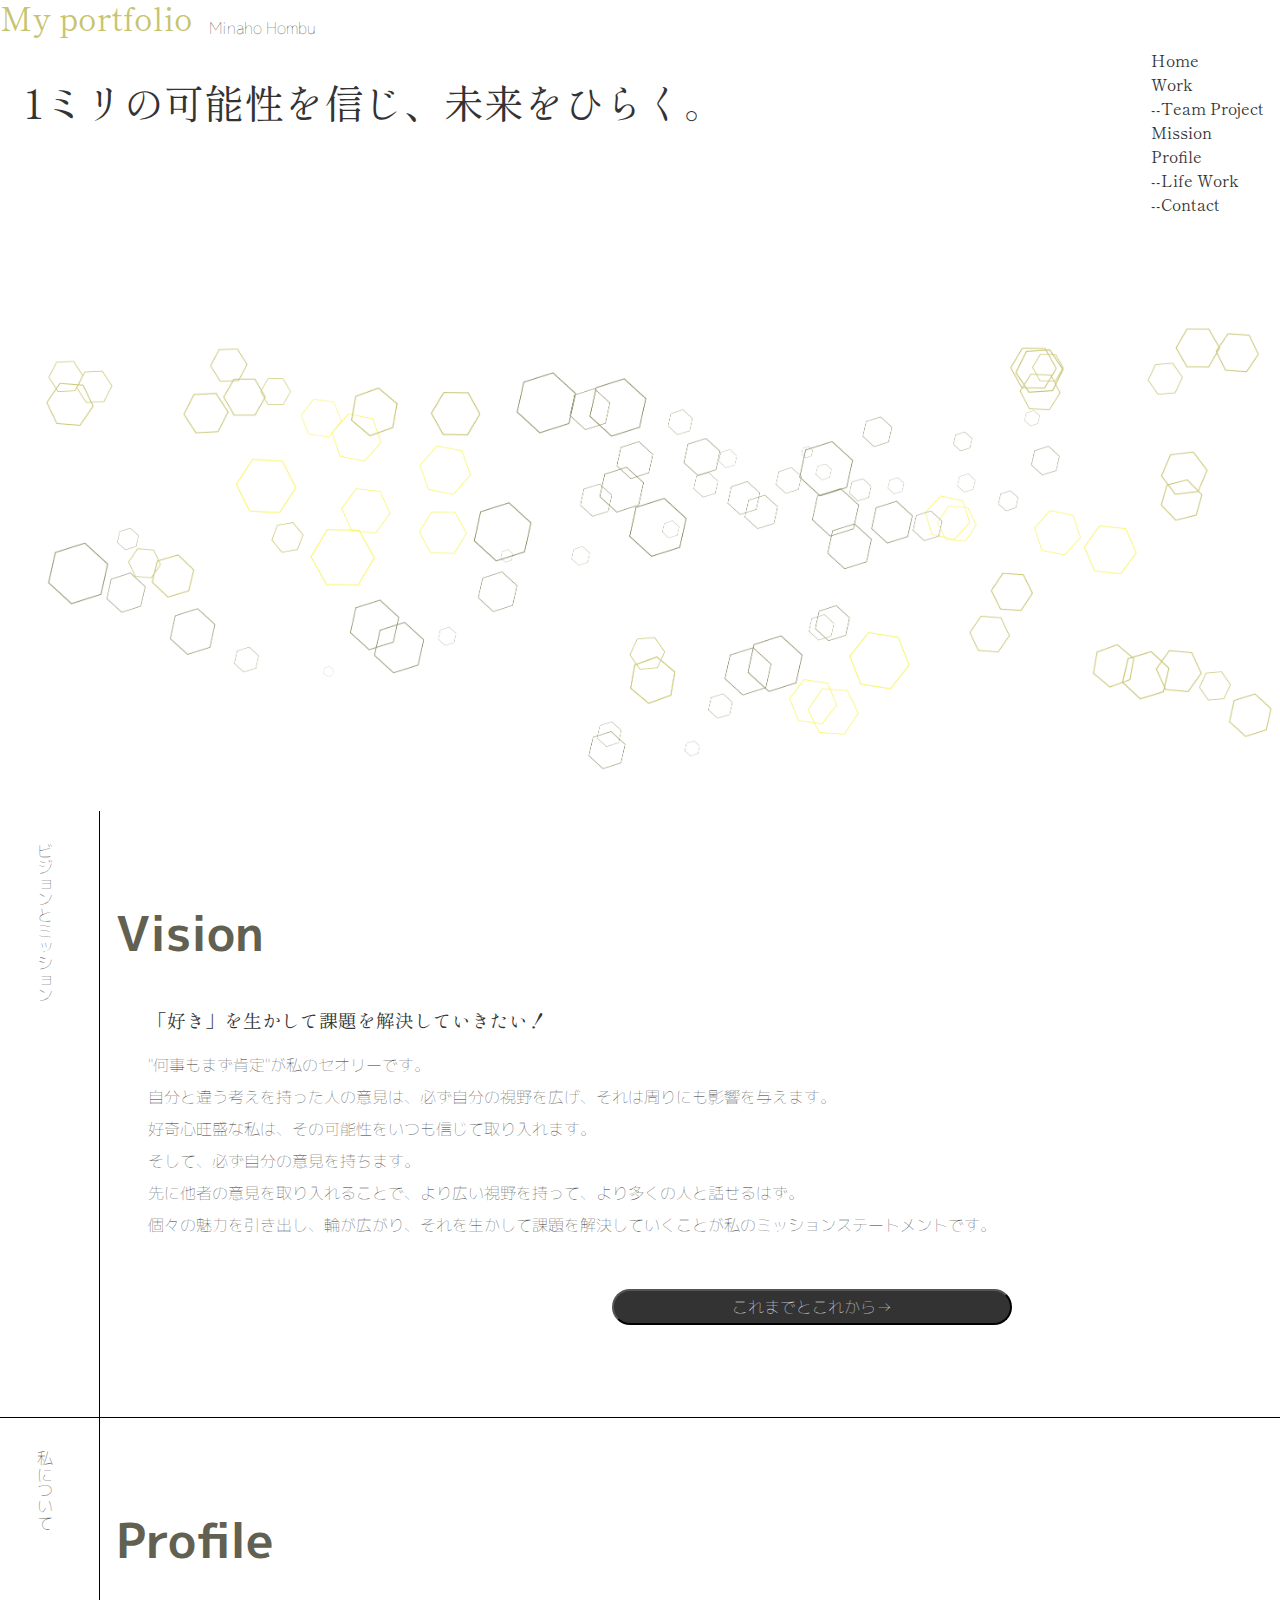
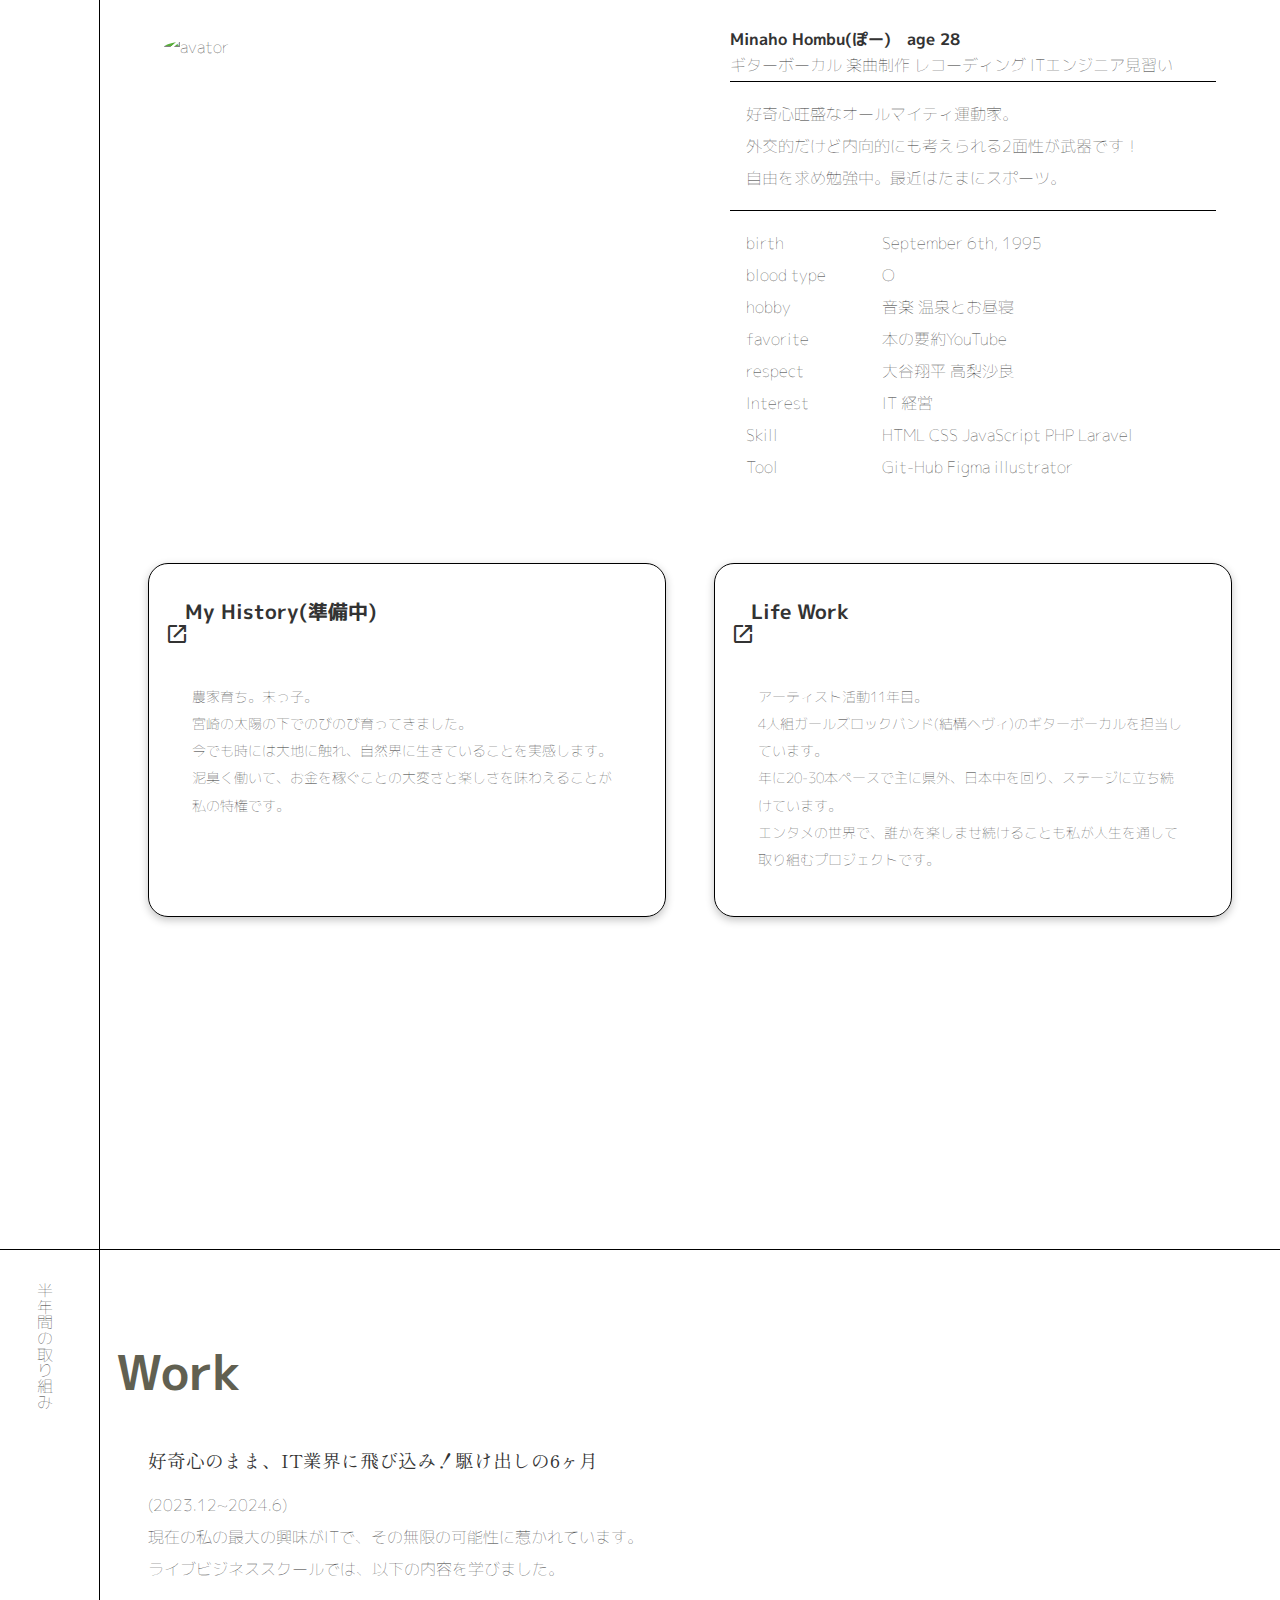
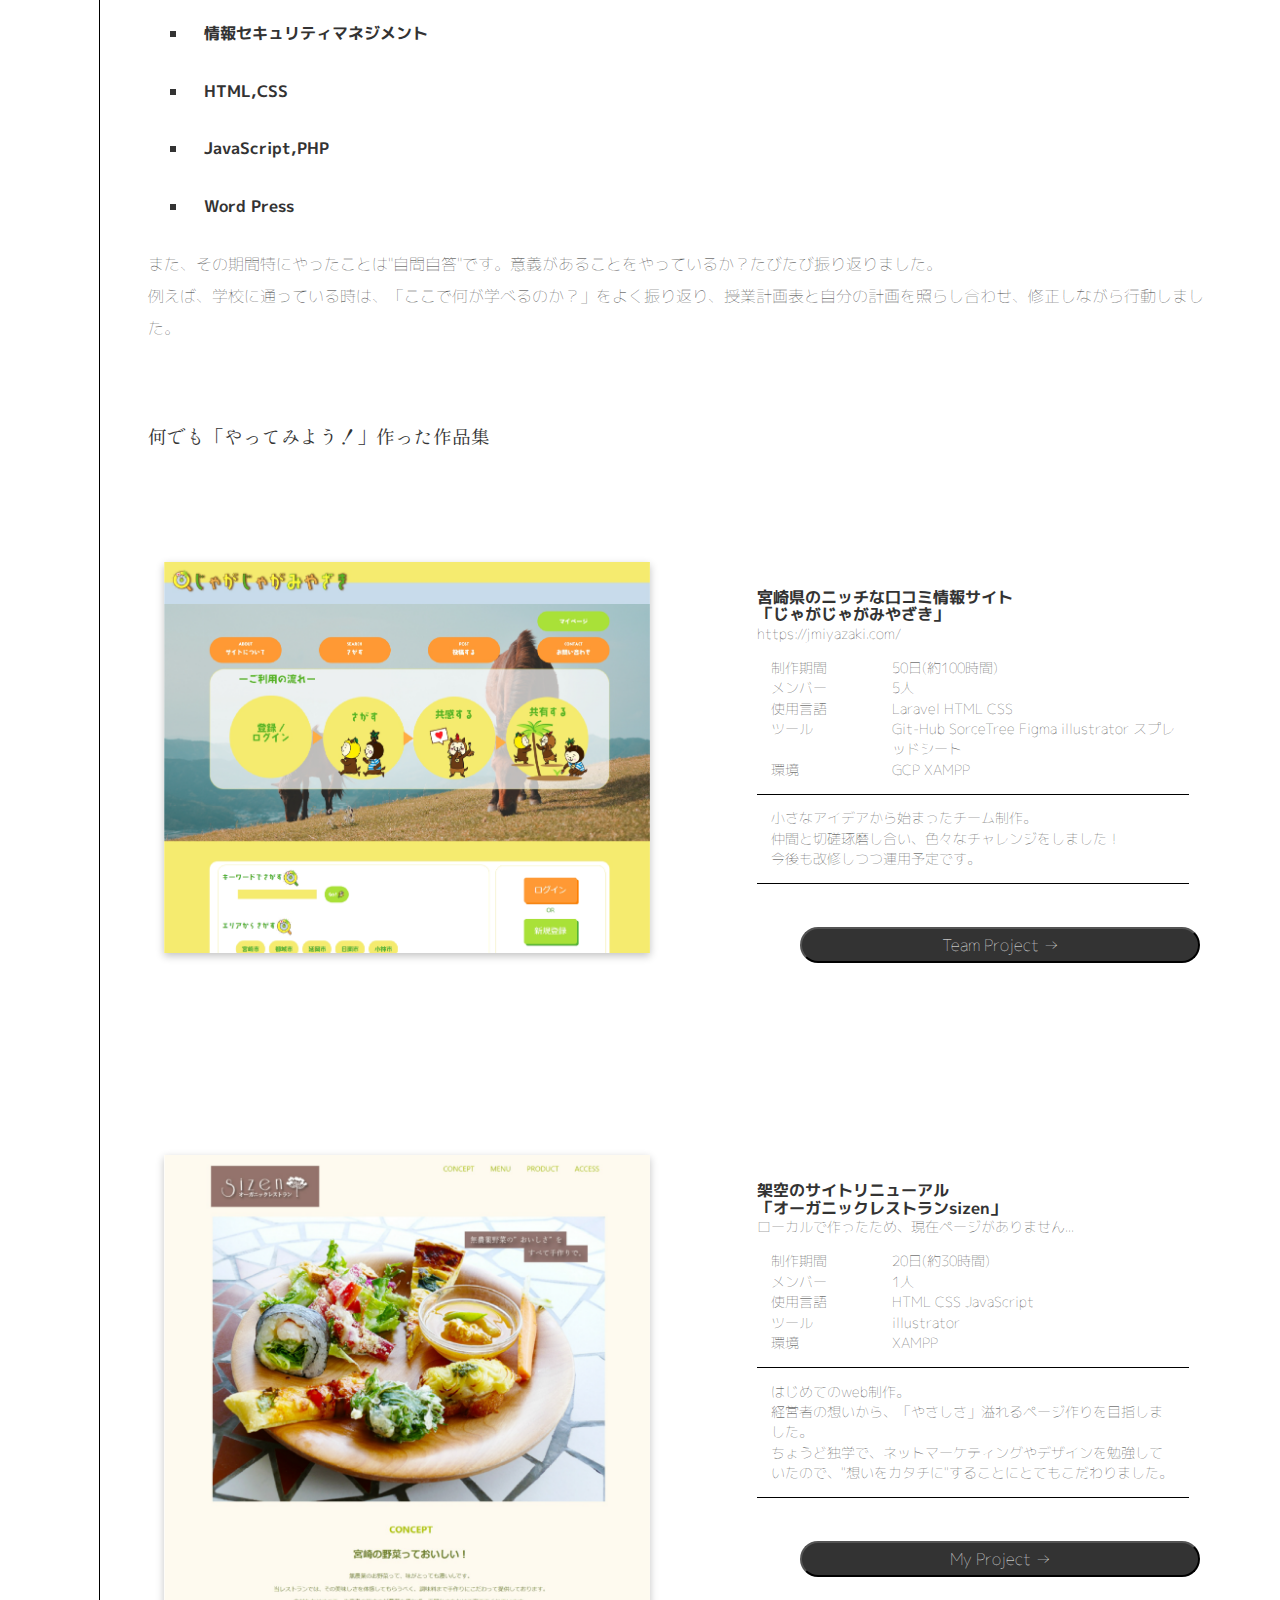
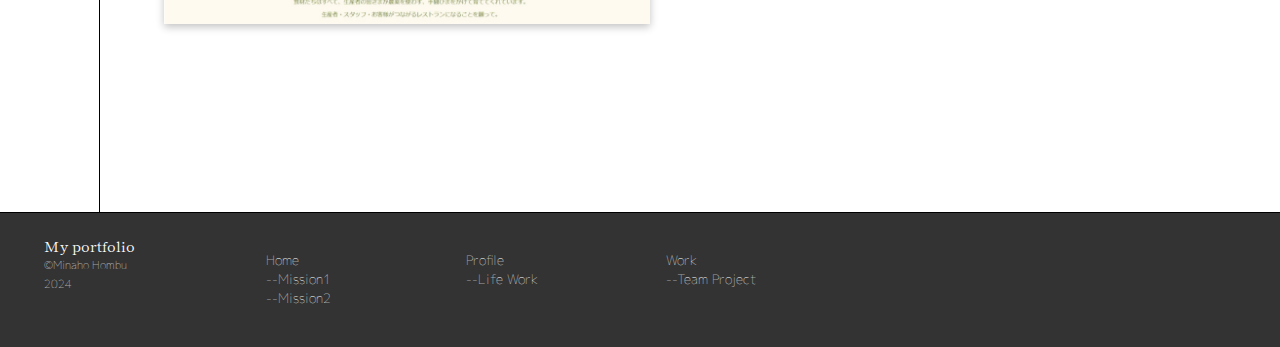
==== commit b44ca96c: "修正" ====
--- a/index.html
+++ b/index.html
@@ -12,6 +12,7 @@
 <link href="https://fonts.googleapis.com/css2?family=M+PLUS+1p&display=swap" rel="stylesheet">
 <link href="https://fonts.googleapis.com/css2?family=Shippori+Mincho&display=swap" rel="stylesheet">
 <link rel="stylesheet" href="https://fonts.googleapis.com/css2?family=Material+Symbols+Outlined:opsz,wght,FILL,GRAD@20..48,100..700,0..1,-50..200" />
+<script src="https://kit.fontawesome.com/6c343c18a0.js" crossorigin="anonymous"></script>
 </head>
 <body>
     <div class="container">
@@ -77,7 +78,7 @@
                                     <h4>Minaho Hombu(ぽー)　age 28</h4>
                                     <p>ギターボーカル 楽曲制作 レコーディング ITエンジニア見習い</p>
                                     <div class="point">
-                                        <p>好奇心旺盛なオールマイティ運動家。<br>外交的だけど内向的にも考えられる2面性が武器です！<br>自由を求め、勉強中。最近はたまにスポーツ。</p>
+                                        <p>好奇心旺盛なオールマイティ運動家。<br>外交的だけど内向的にも考えられる2面性が武器です！<br>自由を求め勉強中。最近はたまにスポーツ。</p>
                                     </div>
                                     <dl>
                                         <dt>birth</dt><dd>September 6th, 1995</dd>
@@ -118,13 +119,14 @@
                                 </a>
                             </div>
                         </div>
-                        <div class="social_box">
-                            <ul>
-                                <li>facebook</li>
-                                <li>Instagram</li>
-                                <li>X</li>
-                            </ul>
-                        </div>
+                    </div>
+                    <div class="social_box">
+                        <ul>
+                            <li><a target="_blank" href="https://www.facebook.com/minaho.honbu/"><i class="fa-brands fa-square-facebook"></i></a></li>
+                            <li><a target="_blank" href="https://www.instagram.com/minaho_letitout/"><i class="fa-brands fa-square-instagram"></i></a></li>
+                            <li><a target="_blank" href="x.com/Mletitout"><i class="fa-brands fa-square-x-twitter"></i></a></li>
+                            <li><a target="_blank" href="https://github.com/natpoppo"><i class="fa-brands fa-github"></i></a></li>
+                        </ul>
                     </div>
                 </div>
             </section>
@@ -174,12 +176,12 @@
                                         <dt>環境</dt><dd>GCP XAMPP</dd>
                                     </dl>
                                     <div class="point">
-                                        <p>コンセプトを大事にし、ロゴマークを最初に考えました。<br>こどもでも触りやすい作りになりました。</p>
-                                    </div>
-                                </div>
-                                <div class="btn">
-                                    <button type="button"><a href="teamwork.html">Team Project →</a></button>
-                                </div>
+                                        <p>小さなアイデアから始まったチーム制作。<br>仲間と切磋琢磨し合い、色々なチャレンジをしました！<br>今後も改修しつつ運用予定です。</p>
+                                    </div>
+                                </div>
+                                    <div class="btn">
+                                        <button type="button"><a href="teamwork.html">Team Project →</a></button>
+                                    </div>
                             </div>
                         </div>
                         <div class="post flex_body">
@@ -207,7 +209,7 @@
                         </div>
                 </div>
             </section>
-            <section id="home_contact" class="container home-container contact">
+            <!-- <section id="home_contact" class="container home-container contact">
                 <div class="head"><p>お問い合わせ</p></div>
                 <div class="sub">
                         <form action="#" class="common-form">
@@ -223,7 +225,7 @@
                             </div>
                         </form>
                 </div>
-            </section>
+            </section> -->
         </main>
         <footer class="footer">
             <div class="footer_head">
@@ -254,8 +256,11 @@
                     </ul>
                 </div>
                 <div class="block">
-                    <ul>
-                        <li></li>
+                    <ul class="footer_icon">
+                        <li><a target="_blank" href="https://www.facebook.com/minaho.honbu/"><i class="fa-brands fa-square-facebook"></i></a></li>
+                        <li><a target="_blank" href="https://www.instagram.com/minaho_letitout/"><i class="fa-brands fa-square-instagram"></i></a></li>
+                        <li><a target="_blank" href="x.com/Mletitout"><i class="fa-brands fa-square-x-twitter"></i></a></li>
+                        <li><a target="_blank" href="https://github.com/natpoppo"><i class="fa-brands fa-github"></i></a></li>
                     </ul>
                 </div>
             </div>
--- a/css/style.css
+++ b/css/style.css
@@ -28,6 +28,10 @@
     font-weight: 400;
     font-style: normal;
   }
+.btn {
+    float: right;
+    padding: 1em;
+}
 .btn button {
     width: 400px;
     background: #333;
@@ -42,7 +46,7 @@
 /* ===================================== */
 /* container */
 .container {
-    width: 1240px;
+    width: 100%;
 }
 .firstView-container {
     /* padding: 2em auto 2em auto; */
@@ -53,7 +57,7 @@
     border-bottom: 1px solid #000;
 }
 .wrapper {
-    width: 1240px;
+    width: 100%;
     padding: 2em;
 }
 /* ===================================== */
@@ -95,7 +99,6 @@
     font-size: 2.5rem;
     font-family: "Shippori Mincho", serif;
     font-weight: 200;
-    /* width: 500px; */
     max-width: 100%;
     /* margin: 0 auto; */
     padding: 24px;
@@ -106,7 +109,6 @@
     width: 100px;
     writing-mode: vertical-rl;
     border-right: 1px solid #000;
-    border-bottom: 1px solid #000;
     padding: 2em calc((100px - 1em) / 2);
 }
 /* section == main */
@@ -135,14 +137,15 @@
 }
 .flex_body {
     display: flex;
-    gap: 24px;
-    padding-bottom: 40px;
+    gap: 3em;
+    padding-bottom: 2em;
 }
 /* ======================================== */
 /* profile */
 .wrap1_box {
-    width: 500px;
+    width: 50%;
     margin-top: 1em;
+    padding: 1em;
 }
 .circle img {
     border-radius: 50%;
@@ -168,6 +171,21 @@
     background: #c7c46f;
     box-shadow: rgba(0, 0, 0, 0.24) 0px 1.5px 4px;;
 }
+.social_box {
+    width: 100%;
+}
+.social_box ul {
+    display: flex;
+    font-size: 2em;
+    justify-content: center;
+}
+.social_box ul li {
+    padding: 2em;
+}
+.social_box ul li a:hover {
+    color: #c7c46f;
+}
+
 .heading {
     font-size: 1.25em;
     padding: 1em 1em 0 1em;
@@ -240,6 +258,10 @@
 }
 footer .nav_listItem {
     color: #fff;
+}
+.footer_icon {
+    color: #fff;
+    font-size: 1.5em;
 }
 .copyright {
     color: #fff;
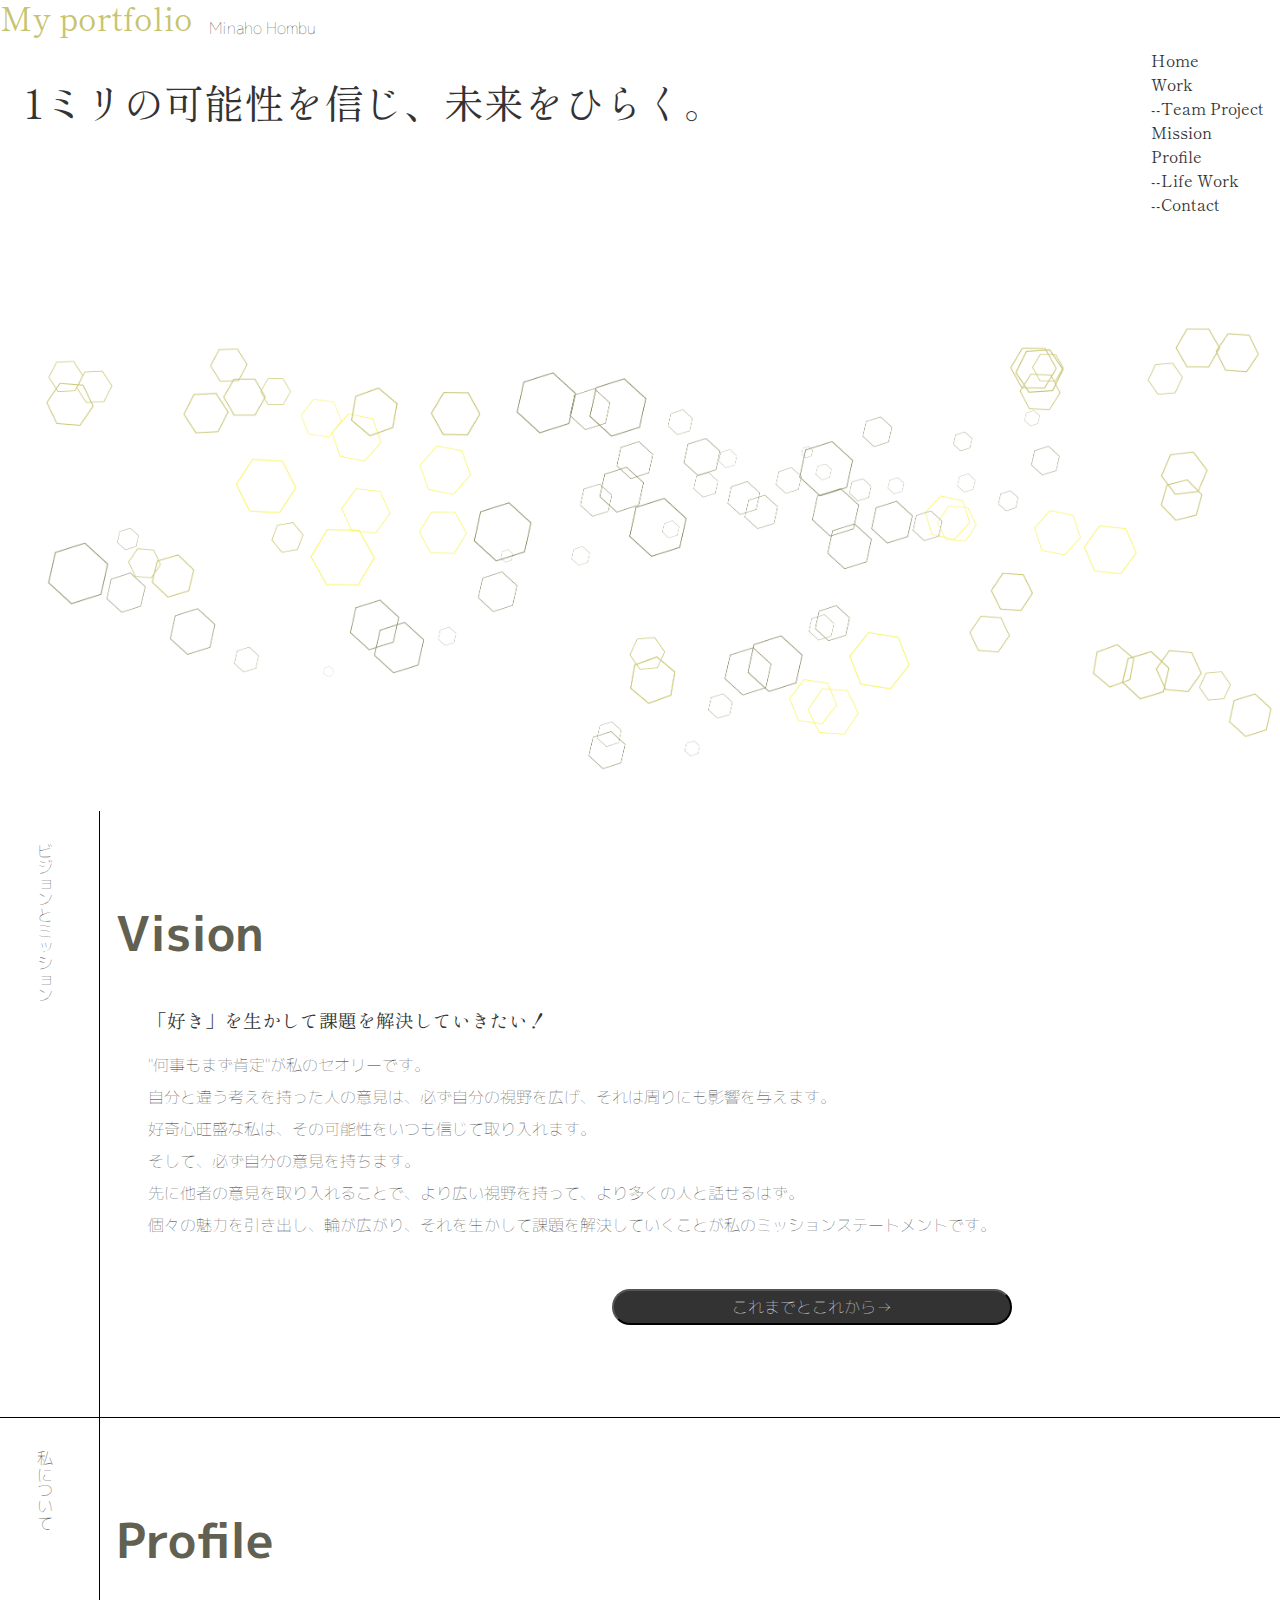
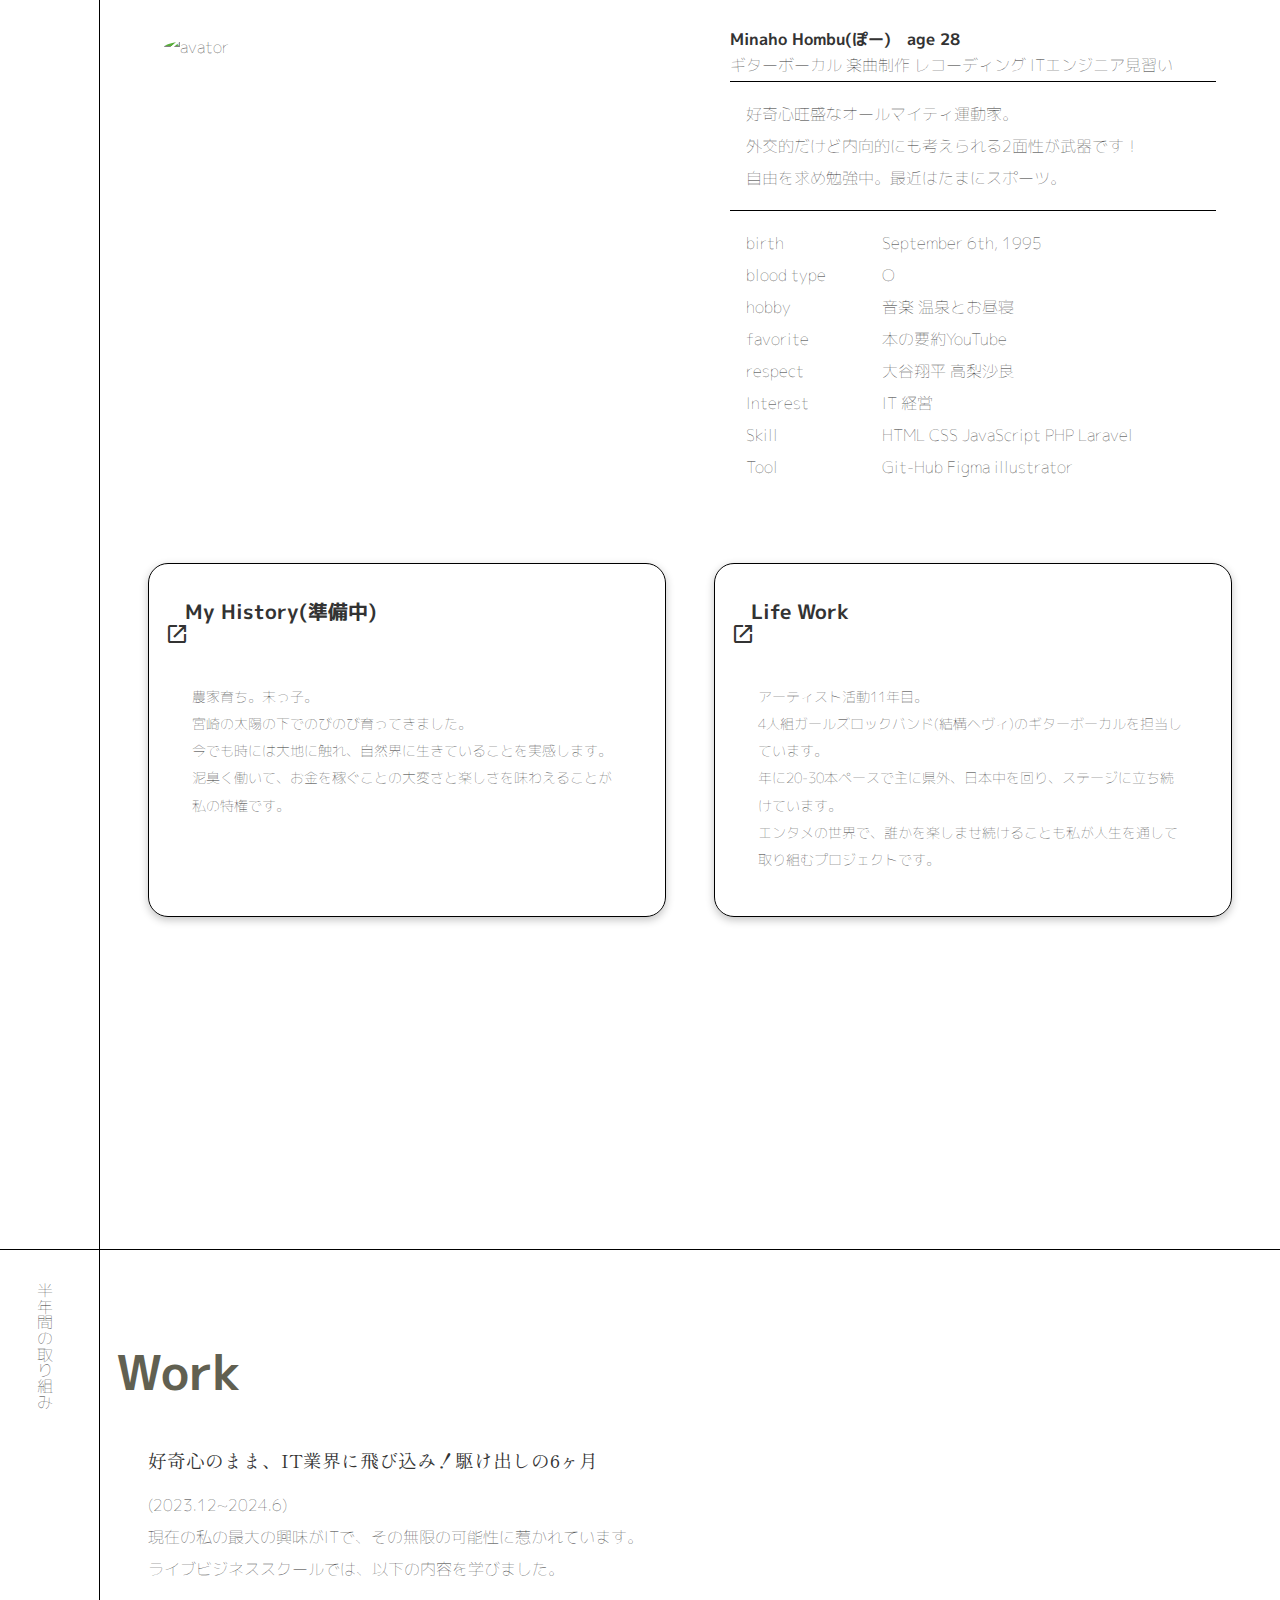
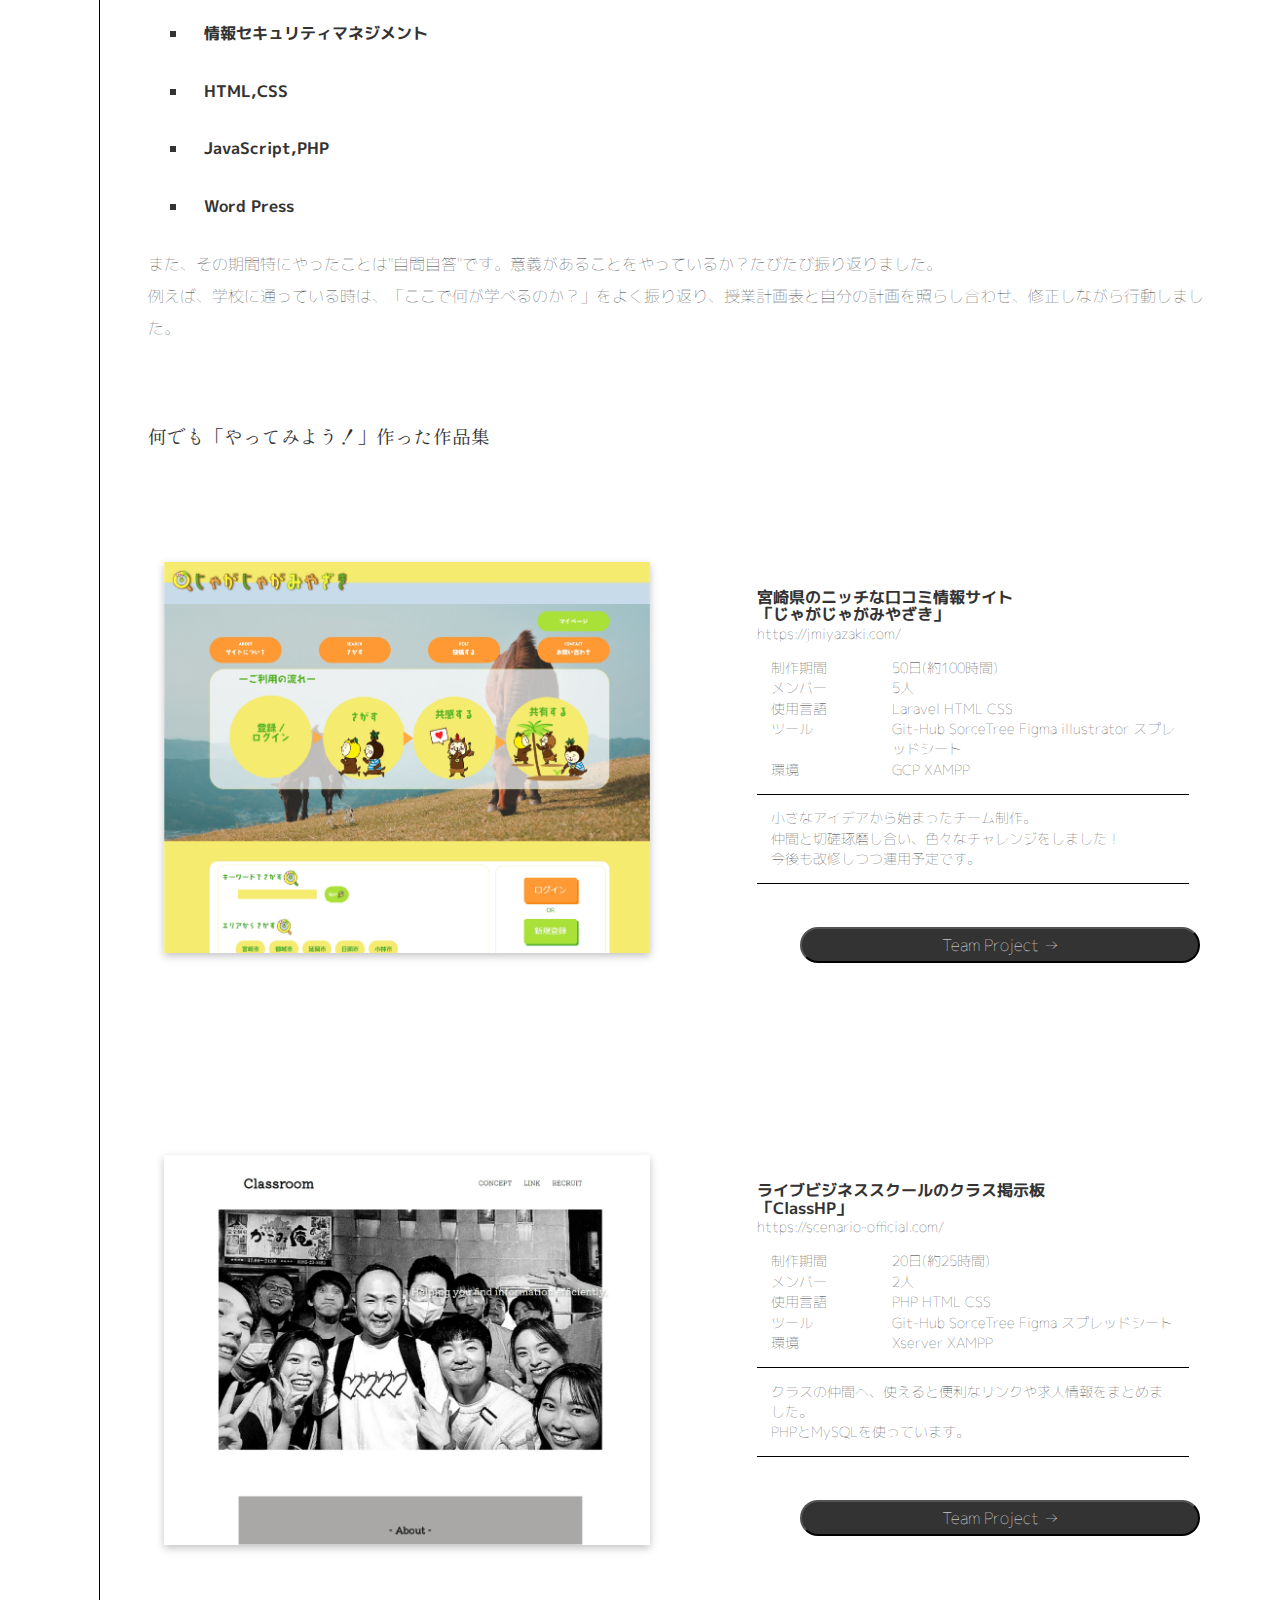
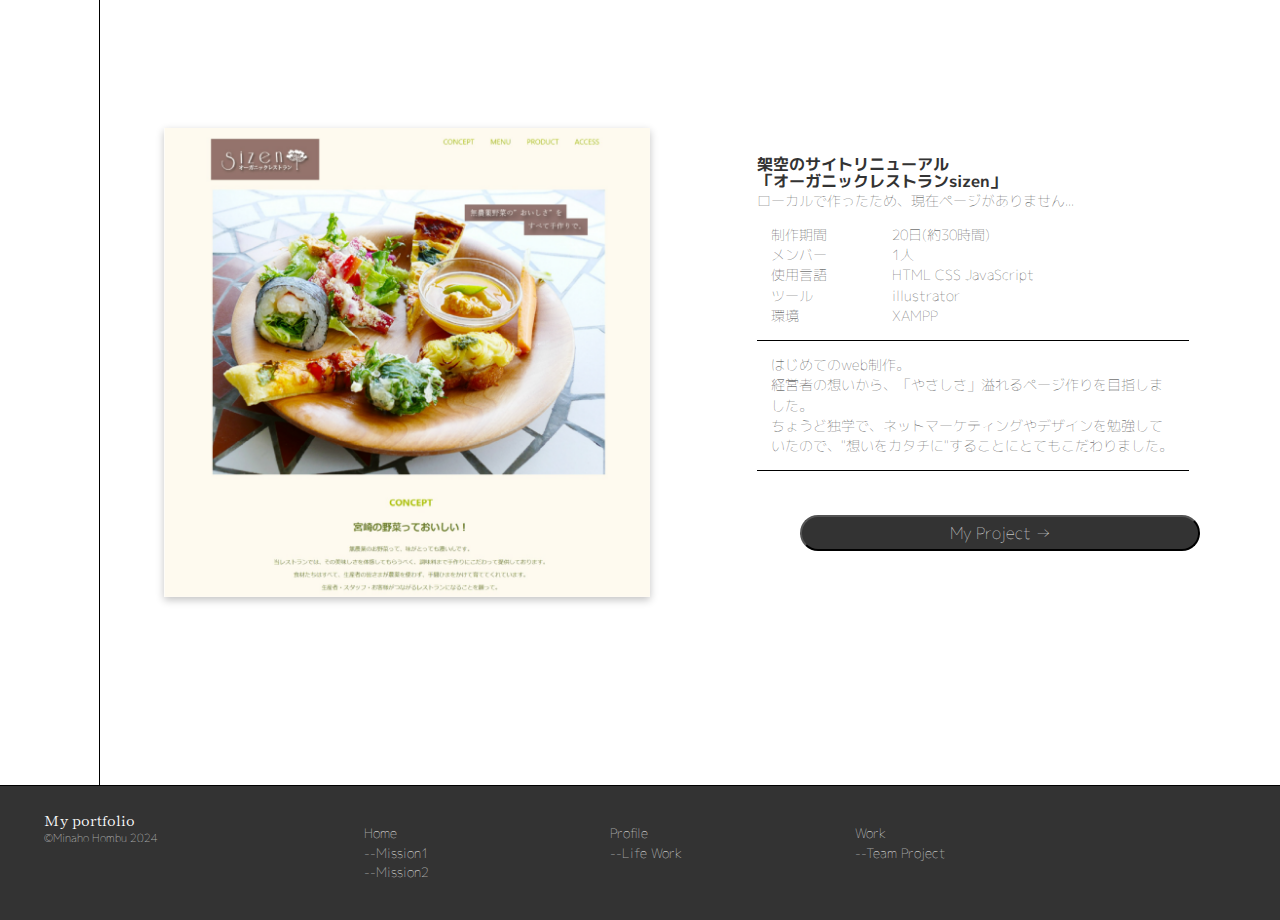
==== commit 36946b68: "アイコンからのリンクを正常化" ====
--- a/index.html
+++ b/index.html
@@ -186,6 +186,30 @@
                         </div>
                         <div class="post flex_body">
                             <div class="wrap1_box hero">
+                                <a target="_blank" href="https://scenario-official.com/"><img src="img/classHP-area@2x.png" alt="ClassHP"></a>
+                            </div>
+                            <div class="wrap1_box">
+                                <div class="summary">
+                                    <h3>ライブビジネススクールのクラス掲示板<br>「ClassHP」</h3>
+                                    <p><a target="_blank" href="https://scenario-official.com/">https://scenario-official.com/</a></p>
+                                    <dl>
+                                        <dt>制作期間</dt><dd>20日(約25時間)</dd>
+                                        <dt>メンバー</dt><dd>2人</dd>
+                                        <dt>使用言語</dt><dd>PHP HTML CSS</dd>
+                                        <dt>ツール</dt><dd>Git-Hub SorceTree Figma スプレッドシート</dd>
+                                        <dt>環境</dt><dd>Xserver  XAMPP</dd>
+                                    </dl>
+                                    <div class="point">
+                                        <p>クラスの仲間へ、使えると便利なリンクや求人情報をまとめました。<br>PHPとMySQLを使っています。</p>
+                                    </div>
+                                </div>
+                                    <div class="btn">
+                                        <button type="button"><a href="teamwork.html">Team Project →</a></button>
+                                    </div>
+                            </div>
+                        </div>
+                        <div class="post flex_body">
+                            <div class="wrap1_box hero">
                                 <img src="img/sizen-area@2x.png" alt="sizen-top">
                             </div>
                             <div class="wrap1_box">
--- a/css/style.css
+++ b/css/style.css
@@ -240,14 +240,15 @@
     display: flex;
 }
 .footer_head {
-    width: 200px;
+    width: 25%;
     padding: 2em calc((100px - 1em) / 2);
 }
 .footer_body {
     display: flex;
+    width: calc(100% - 200px);
 }
 .block {
-    width: 200px;
+    width: 25%;
     padding: 2em;
 }
 footer .logo {
@@ -390,4 +391,22 @@
 textarea {
     width: 400px;
     overflow-y: scroll;
+}
+
+
+/* =========== */
+/* responsive */
+/* =========== */
+/* index */
+@media screen and (max-width: 480px) {
+
+    img {
+        width: 100%;
+    }
+    .flex_body {
+        flex-direction: column;
+    }
+    .profile {
+        flex-direction: column;
+    }
 }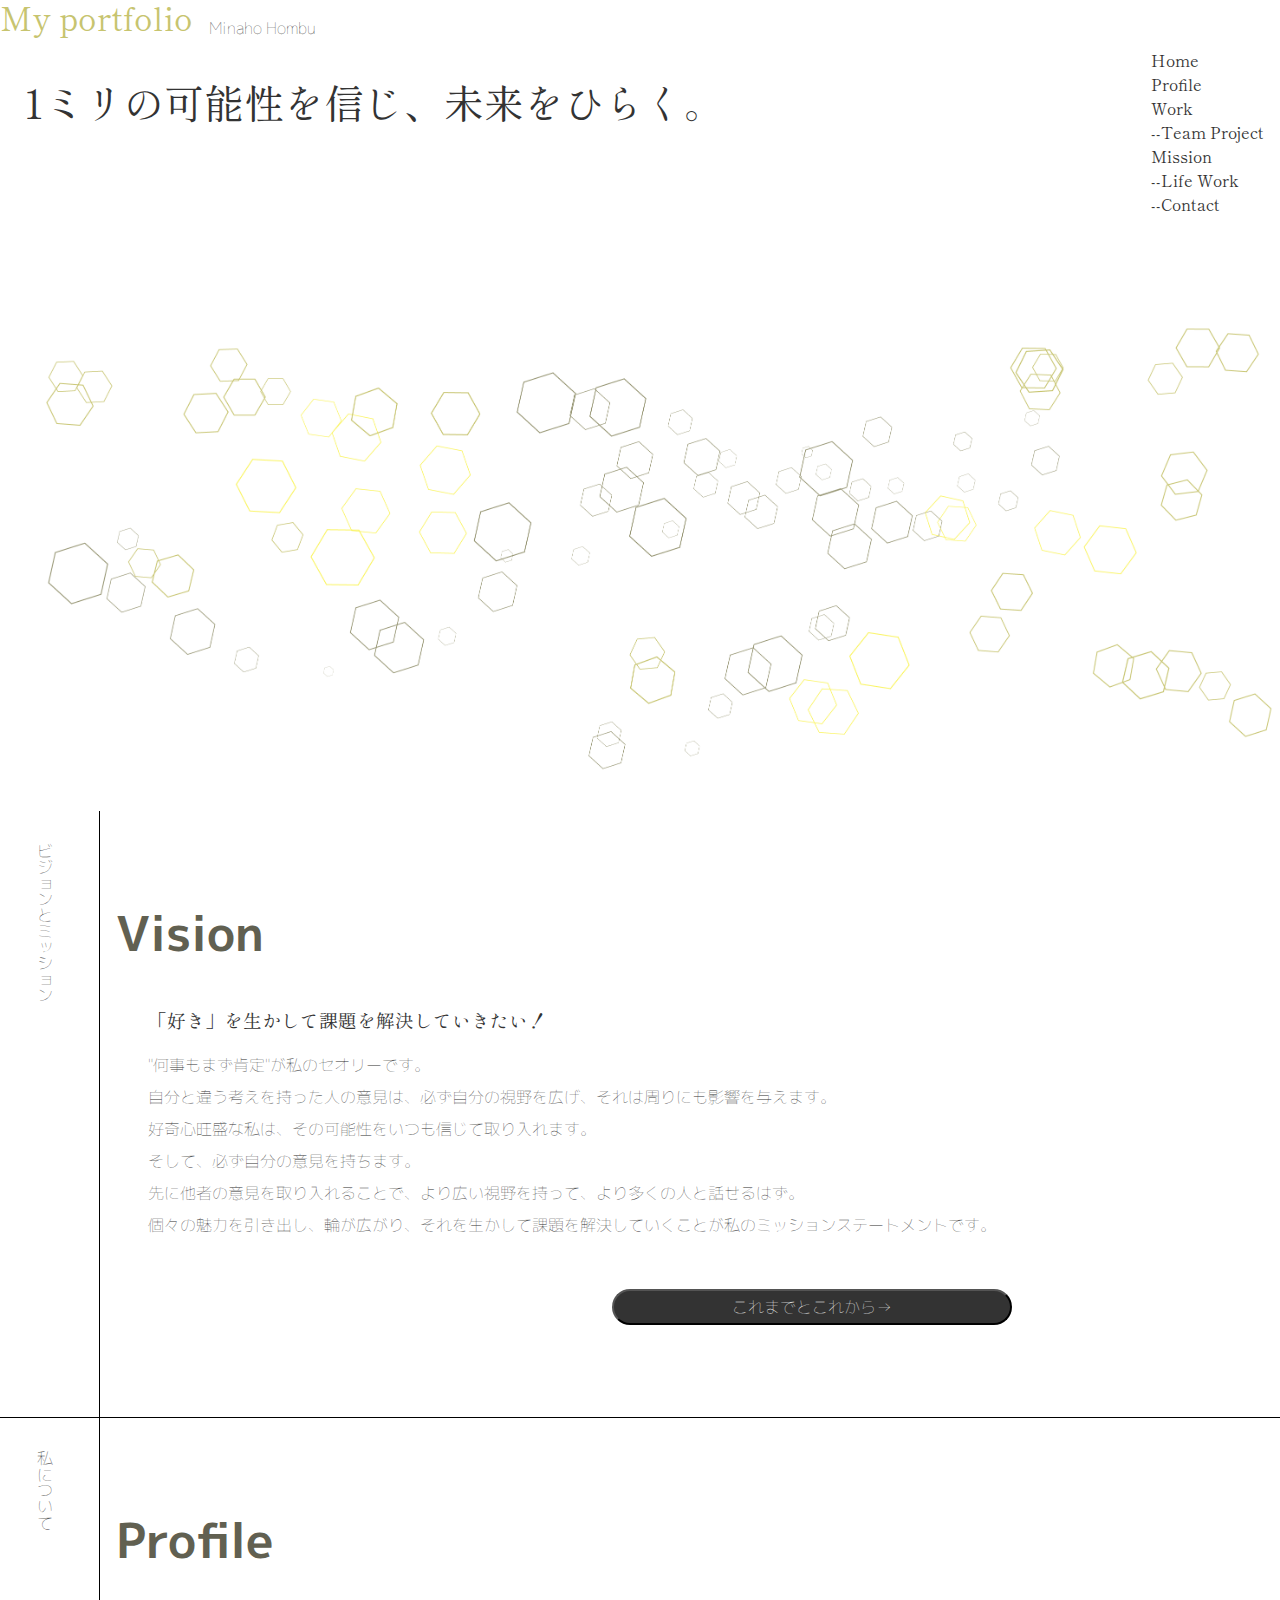
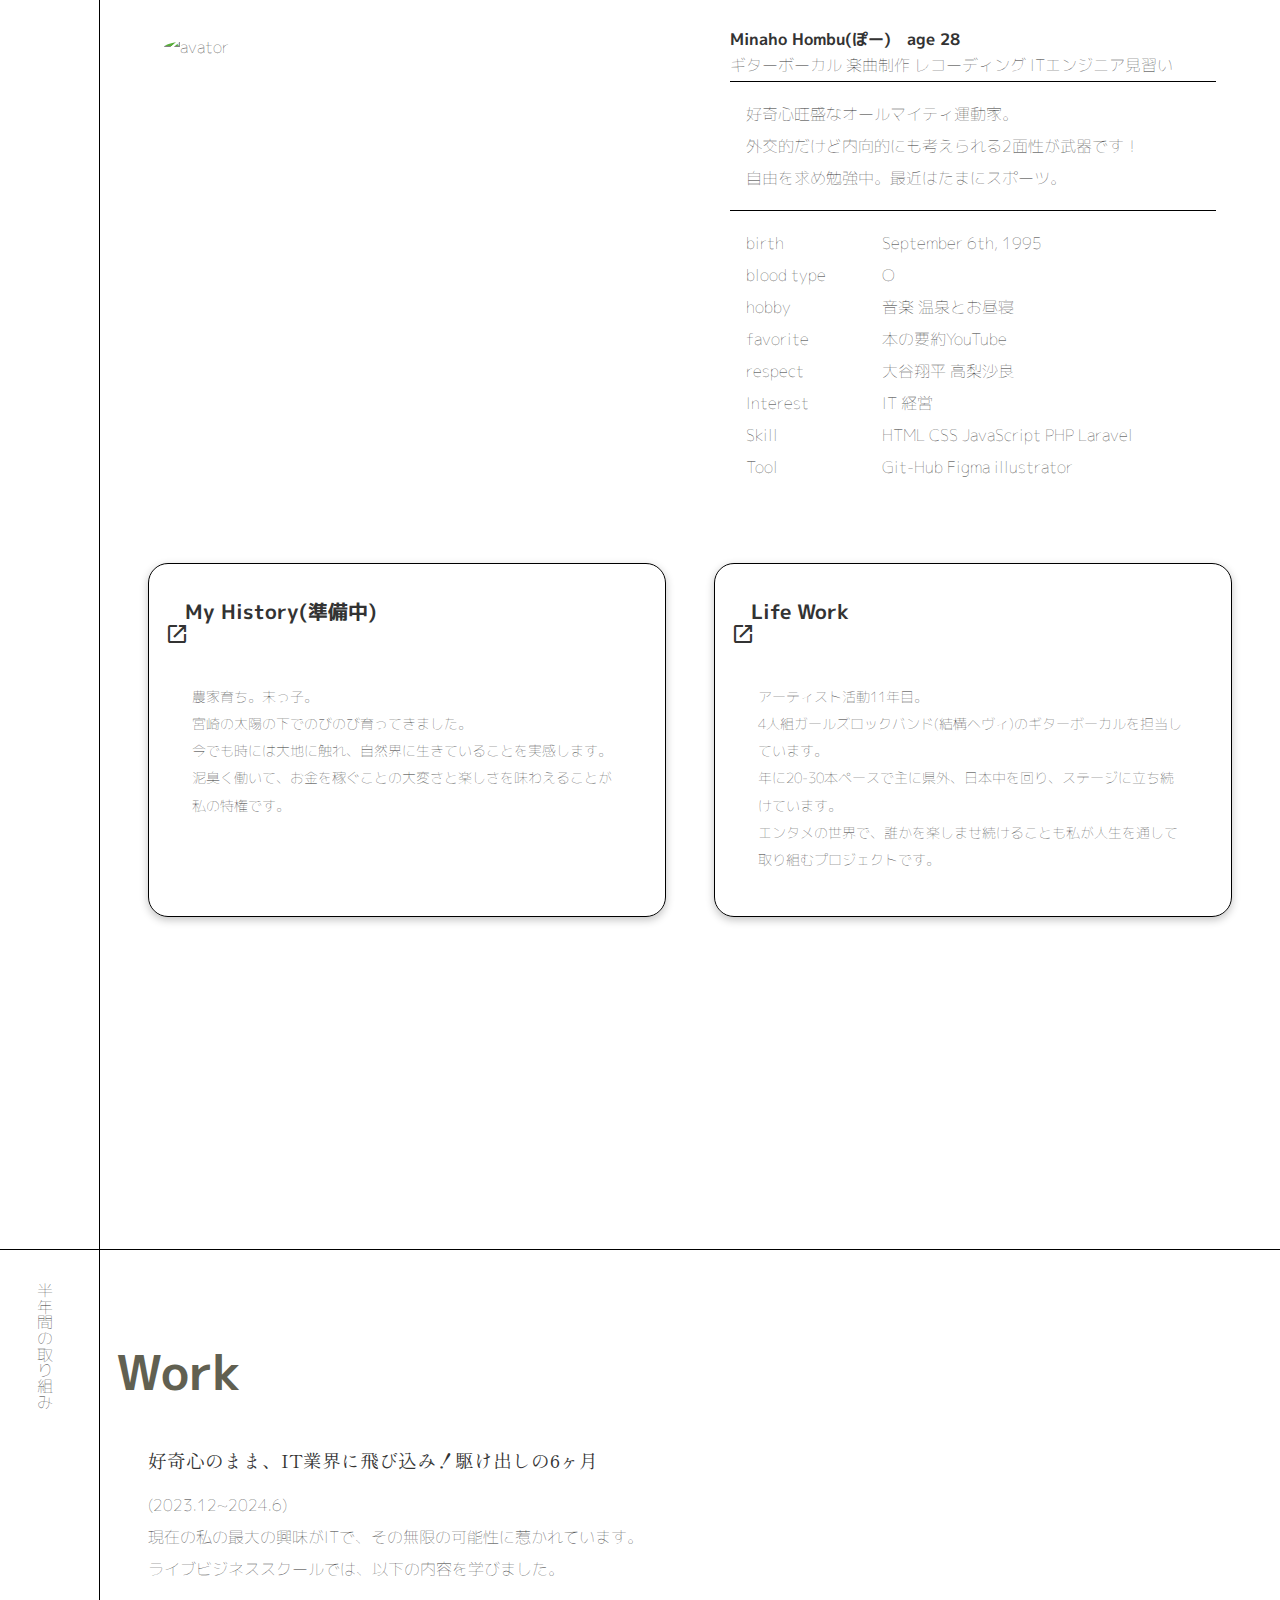
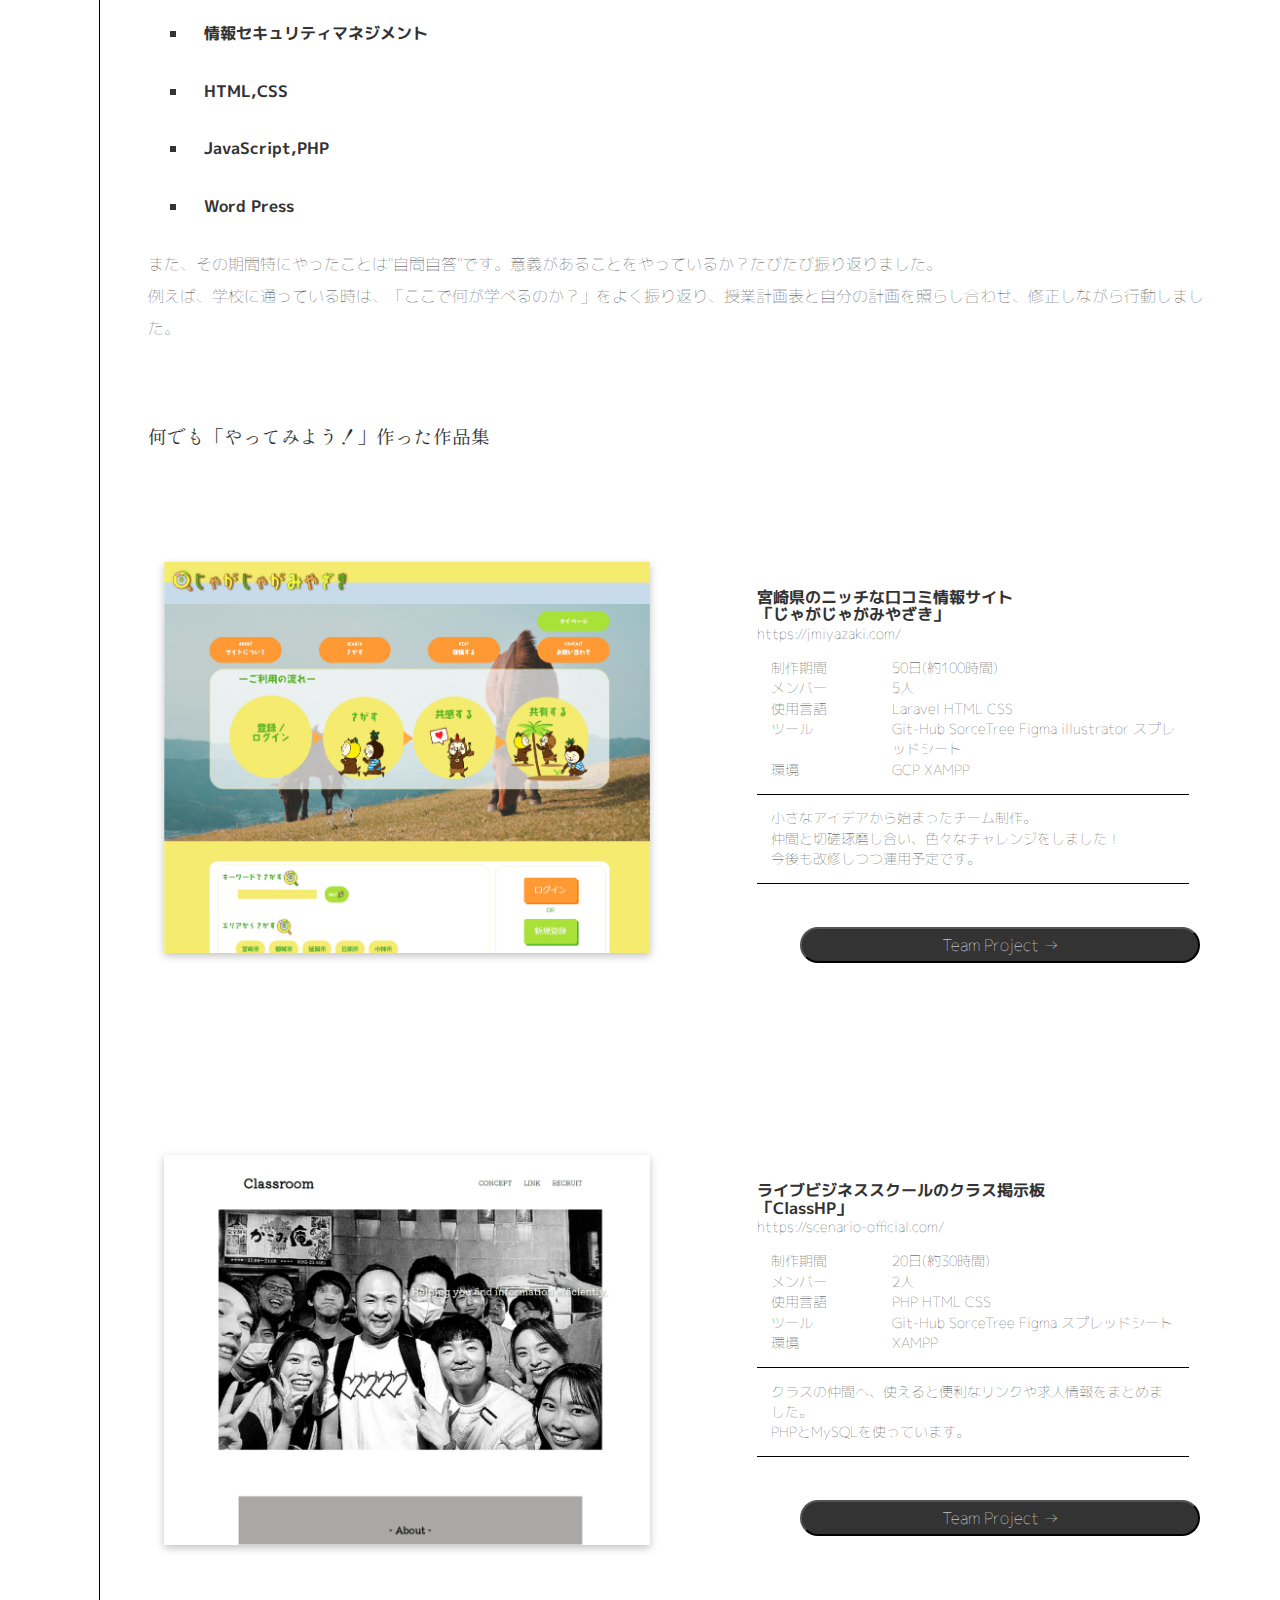
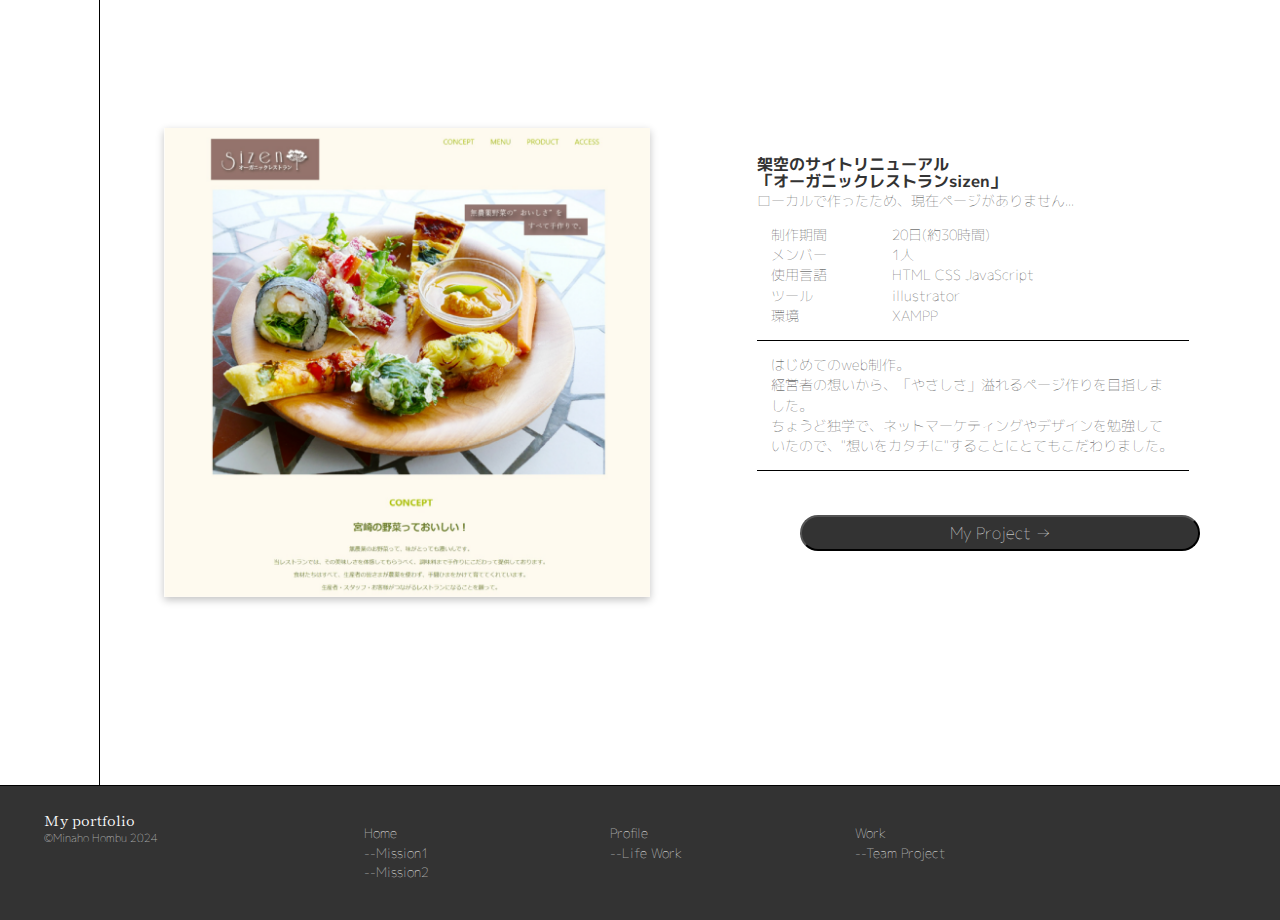
==== commit 8863b6c6: "Workの内容追加" ====
--- a/index.html
+++ b/index.html
@@ -26,10 +26,10 @@
             <nav class="navigation">
                 <ul class="navigation_list">
                     <li class="nav_listItem"><a href="index.html"><span>Home</span></a></li>
+                    <li class="nav_listItem"><a href="#home_profile"><span>Profile</span></a></li>
                     <li class="nav_listItem"><a href="#home_work"><span>Work</span></a></li>
                     <li class="nav_listItem"><a href="teamwork.html"><span>--Team Project</span></a></li>
                     <li class="nav_listItem"><a href="mission.html"><span>Mission</span></a></li>
-                    <li class="nav_listItem"><a href="#home_profile"><span>Profile</span></a></li>
                     <!-- <li class="nav_listItem"><a href=""><span>--My History</span></a></li> -->
                     <li class="nav_listItem"><a href="lifework.html"><span>--Life Work</span></a></li>
                     <!-- <li class="nav_listItem"><a href=""><span>--My Project</span></a></li> -->
@@ -193,11 +193,11 @@
                                     <h3>ライブビジネススクールのクラス掲示板<br>「ClassHP」</h3>
                                     <p><a target="_blank" href="https://scenario-official.com/">https://scenario-official.com/</a></p>
                                     <dl>
-                                        <dt>制作期間</dt><dd>20日(約25時間)</dd>
+                                        <dt>制作期間</dt><dd>20日(約30時間)</dd>
                                         <dt>メンバー</dt><dd>2人</dd>
                                         <dt>使用言語</dt><dd>PHP HTML CSS</dd>
                                         <dt>ツール</dt><dd>Git-Hub SorceTree Figma スプレッドシート</dd>
-                                        <dt>環境</dt><dd>Xserver  XAMPP</dd>
+                                        <dt>環境</dt><dd>XAMPP</dd>
                                     </dl>
                                     <div class="point">
                                         <p>クラスの仲間へ、使えると便利なリンクや求人情報をまとめました。<br>PHPとMySQLを使っています。</p>
@@ -228,7 +228,7 @@
                                     </div>
                                 </div>
                                 <div class="btn">
-                                    <button type="button"><a href="#">My Project →</a></button>
+                                    <button type="button"><a href="mywork.html">My Project →</a></button>
                                 </div>
                         </div>
                 </div>
--- a/css/style.css
+++ b/css/style.css
@@ -343,7 +343,7 @@
         color: #fff;
     }
     img {
-        max-width: 820px;
+        width: 80%;
     }
     ul li {
         list-style-type: circle;
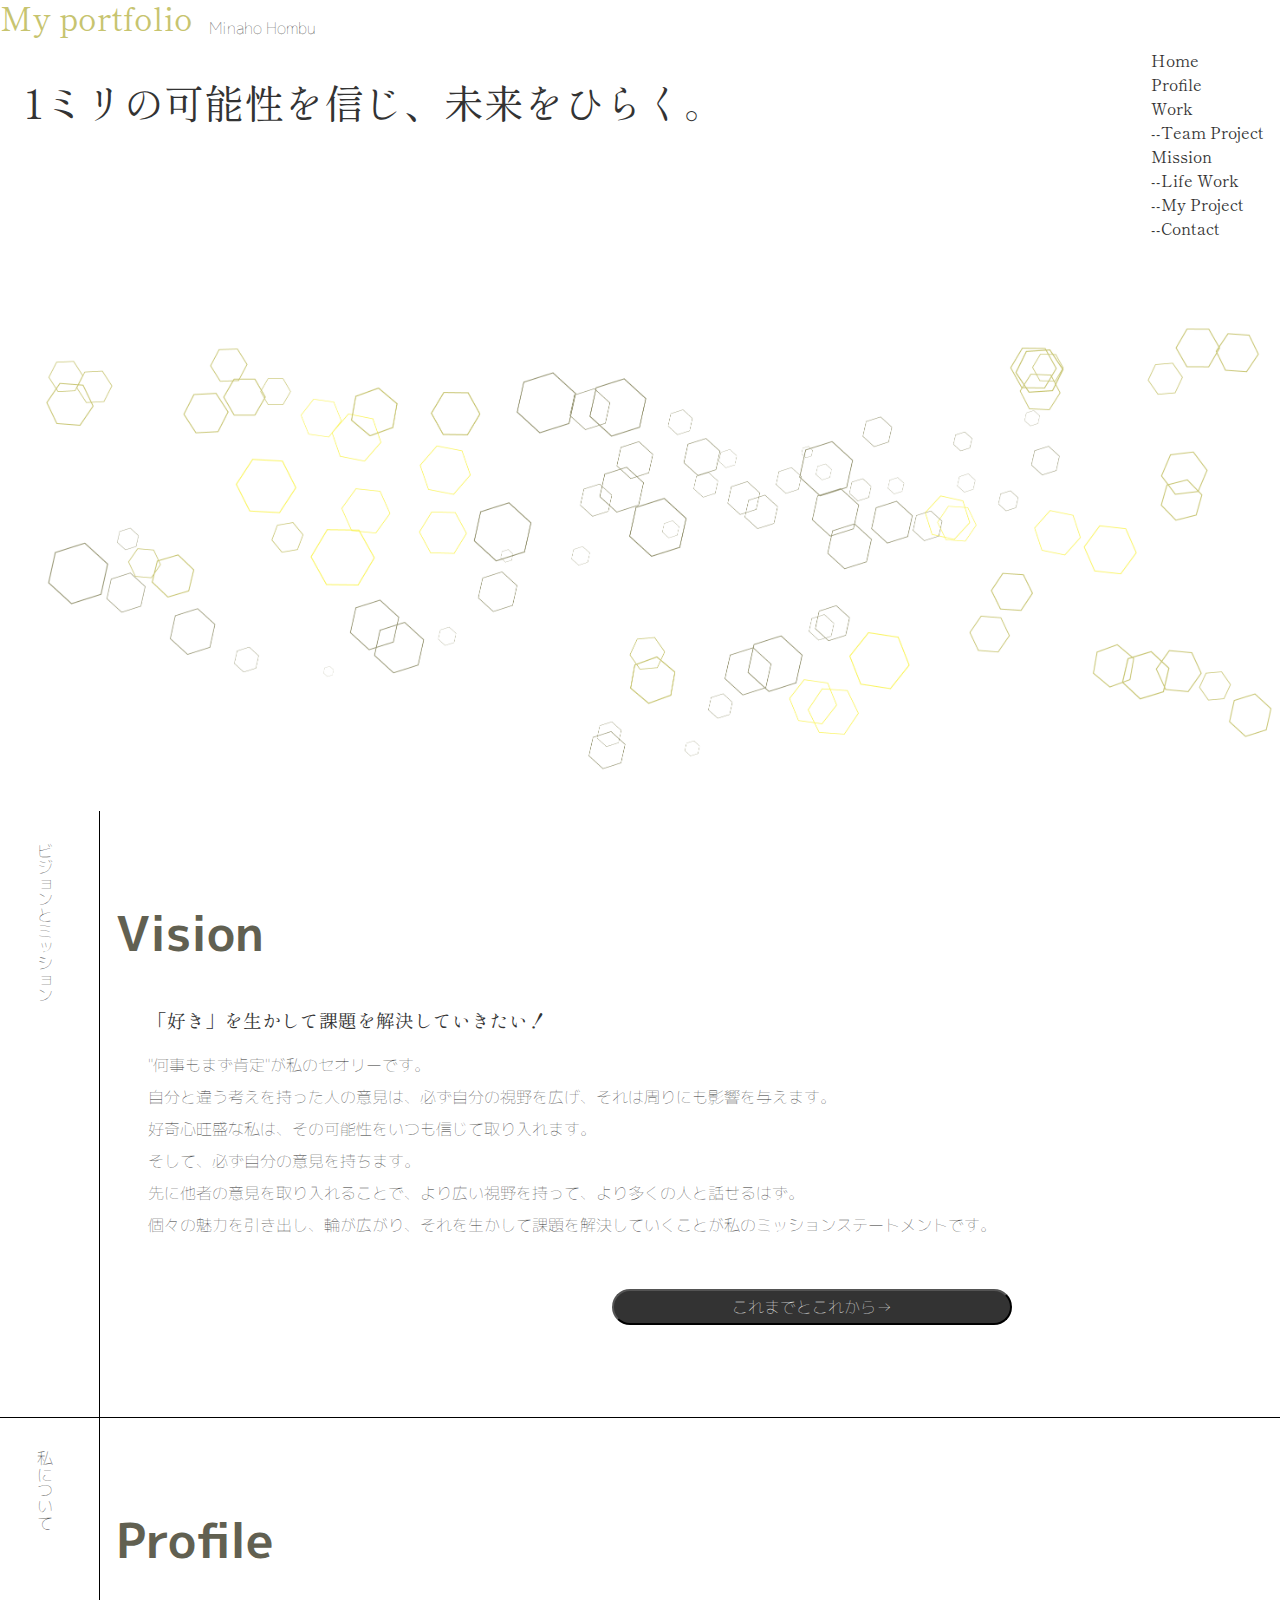
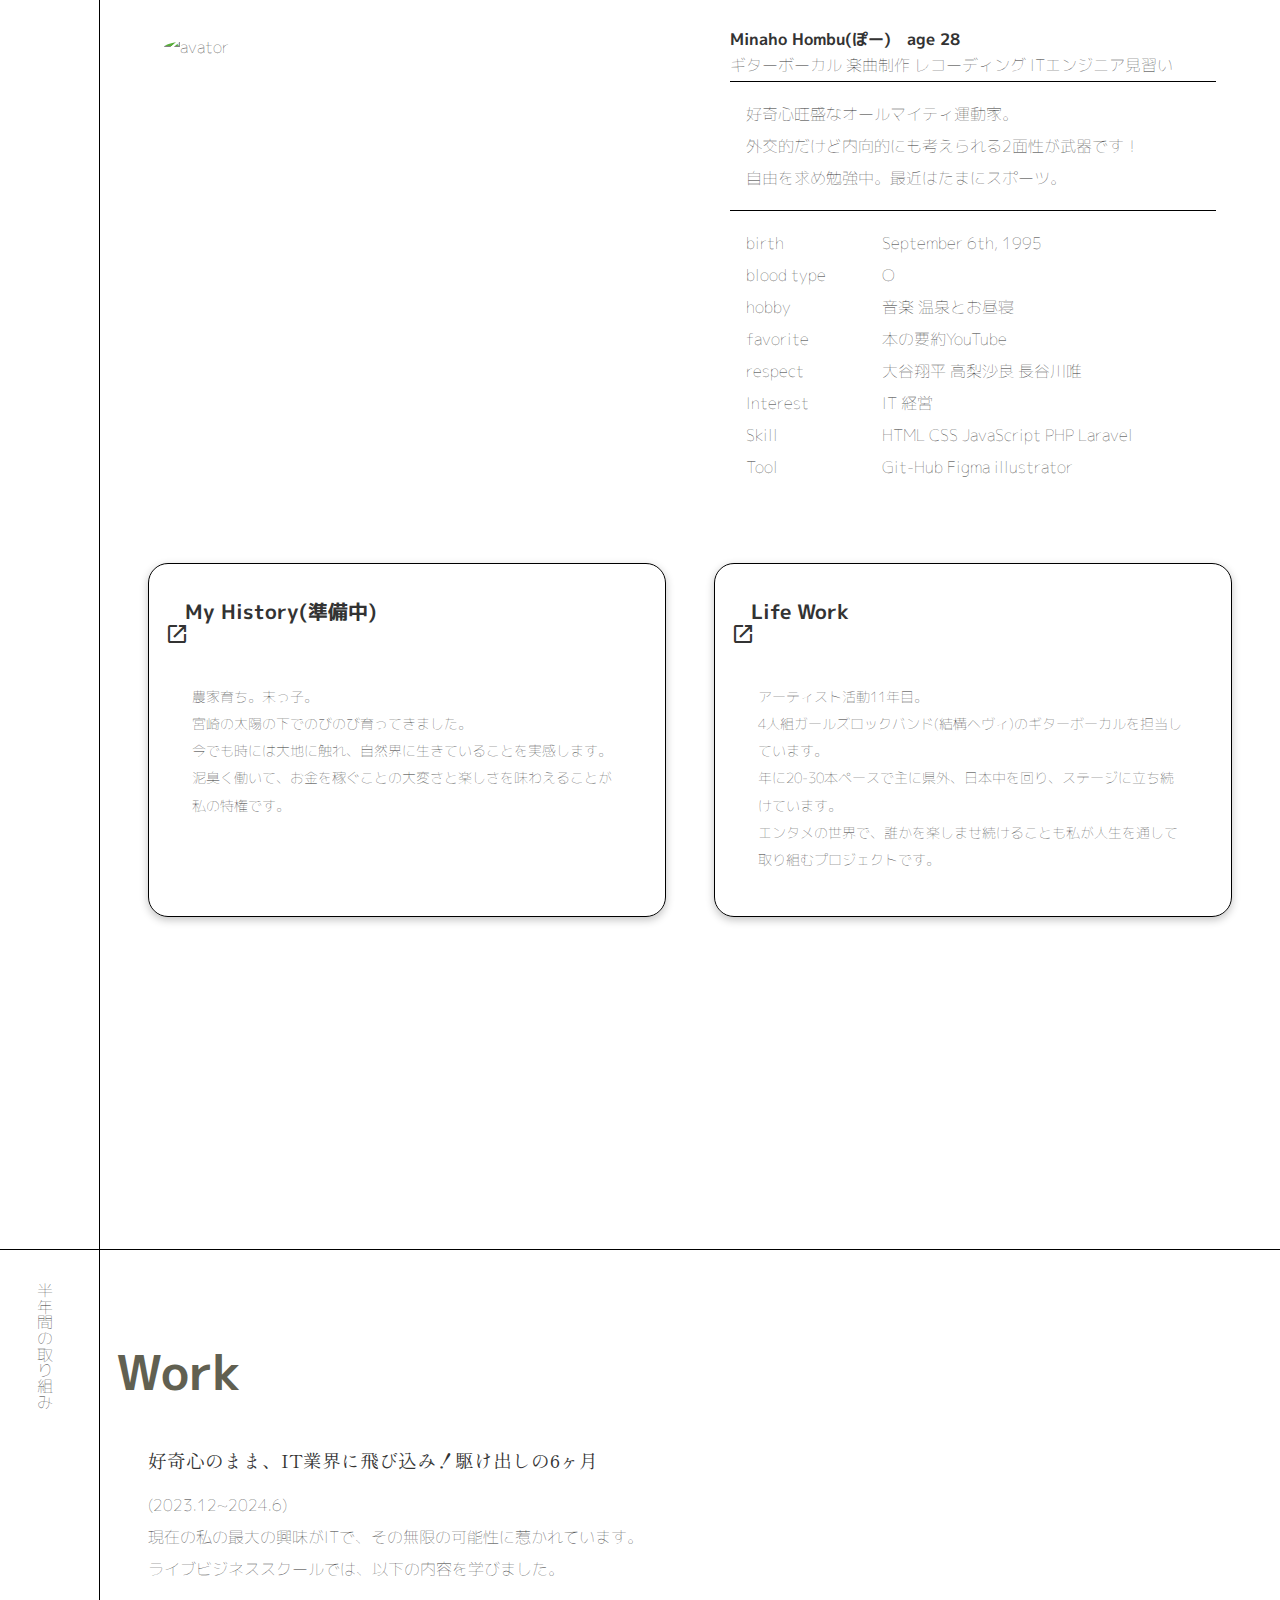
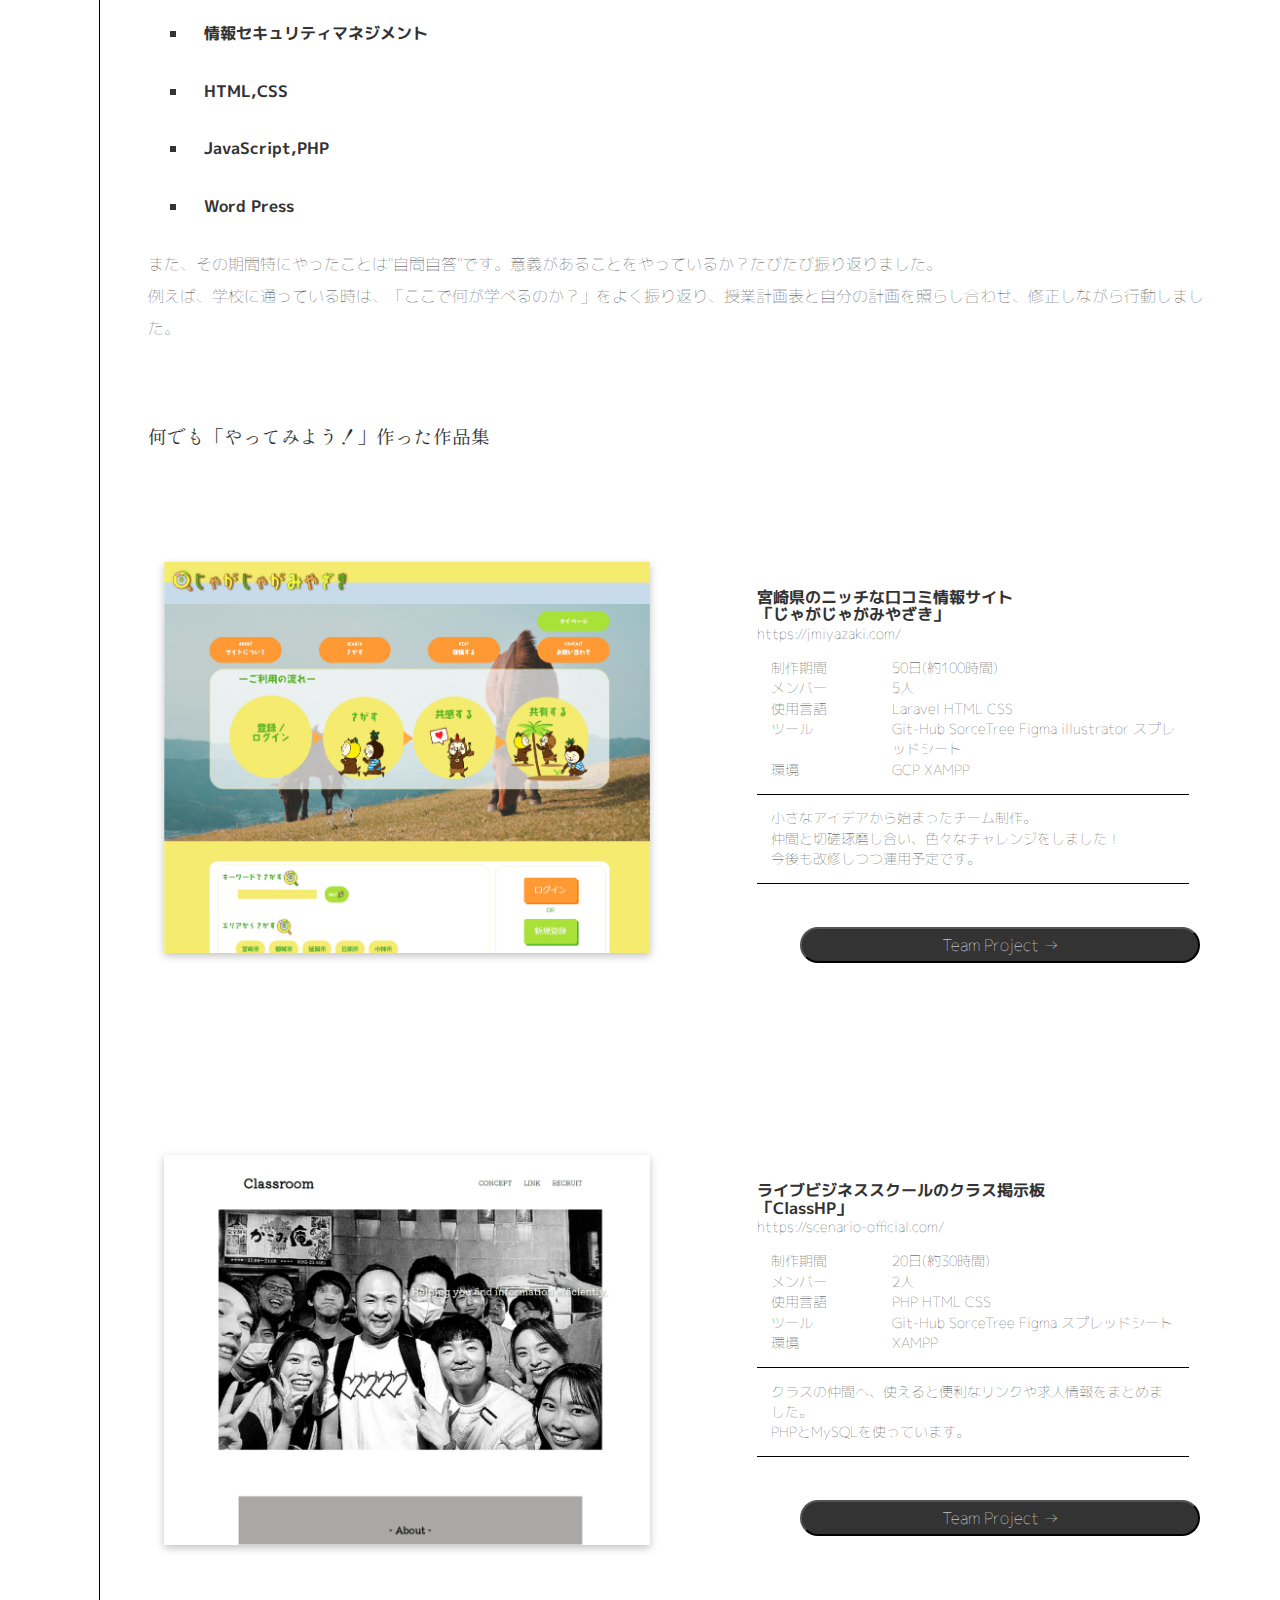
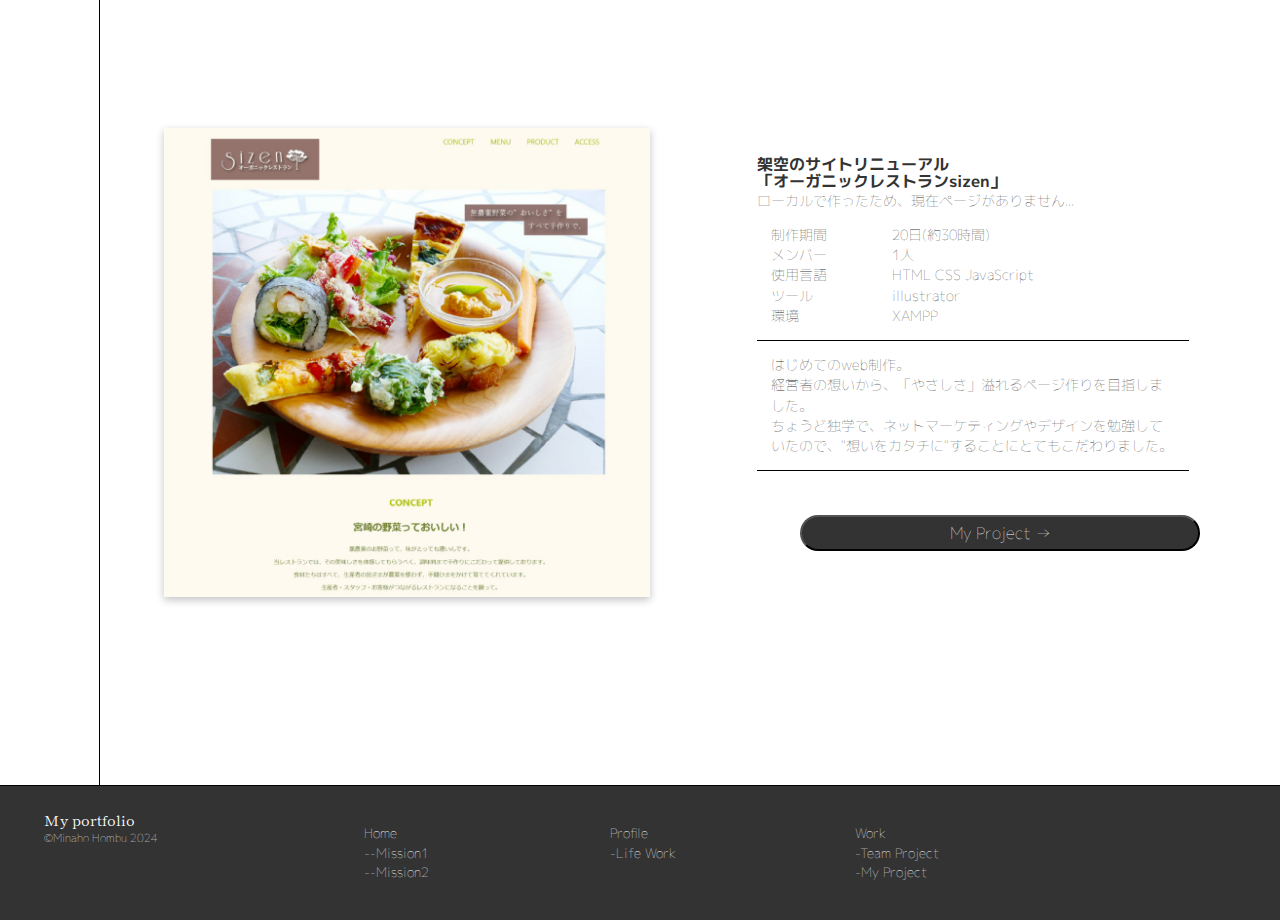
==== commit 2c24dadd: "ページ遷移の修正" ====
--- a/index.html
+++ b/index.html
@@ -32,7 +32,7 @@
                     <li class="nav_listItem"><a href="mission.html"><span>Mission</span></a></li>
                     <!-- <li class="nav_listItem"><a href=""><span>--My History</span></a></li> -->
                     <li class="nav_listItem"><a href="lifework.html"><span>--Life Work</span></a></li>
-                    <!-- <li class="nav_listItem"><a href=""><span>--My Project</span></a></li> -->
+                    <li class="nav_listItem"><a href="mywork.html"><span>--My Project</span></a></li>
                     <li class="nav_listItem"><a href="contact.html"><span>--Contact</span></a></li>
                 </ul>
             </nav>
@@ -85,7 +85,7 @@
                                         <dt>blood type</dt><dd>O</dd>
                                         <dt>hobby</dt><dd>音楽 温泉とお昼寝</dd>
                                         <dt>favorite</dt><dd>本の要約YouTube</dd>
-                                        <dt>respect</dt><dd>大谷翔平 高梨沙良</dd>
+                                        <dt>respect</dt><dd>大谷翔平 高梨沙良 長谷川唯</dd>
                                         <dt>Interest</dt><dd>IT 経営</dd>
                                         <dt>Skill</dt><dd>HTML CSS JavaScript PHP Laravel</dd>
                                         <dt>Tool</dt><dd>Git-Hub Figma illustrator</dd>
@@ -270,13 +270,14 @@
                     <ul>
                         <li class="nav_listItem"><a href="#home_profile"><span>Profile</span></a></li>
                             <!-- <li class="nav_listItem"><a href=""><span>--My History</span></a></li> -->
-                            <li class="nav_listItem"><a href="lifework.html"><span>--Life Work</span></a></li>
+                            <li class="nav_listItem"><a href="lifework.html"><span>-Life Work</span></a></li>
                     </ul>
                 </div>
                 <div class="block">
                     <ul>
                         <li class="nav_listItem"><a href="#home_work"><span>Work</span></a></li>
-                        <li class="nav_listItem"><a href="teamwork.html"><span>--Team Project</span></a></li>
+                        <li class="nav_listItem"><a href="teamwork.html"><span>-Team Project</span></a></li>
+                        <li class="nav_listItem"><a href="mywork.html"><span>-My Project</span></a></li>
                     </ul>
                 </div>
                 <div class="block">
--- a/css/style.css
+++ b/css/style.css
@@ -13,6 +13,8 @@
     font-family: "M PLUS 1p", sans-serif;
     font-weight: 100;
     font-style: normal;
+    margin: 0;
+    padding: 0;
 }
 img {
     max-width: 100%;
@@ -91,6 +93,10 @@
 }
 /* ===================================== */
 /* firstView */
+.mainvisual img {
+    width: 100%;
+    height: auto;
+}
 .copy {
     display: block;
     height: 250px;
@@ -398,15 +404,84 @@
 /* responsive */
 /* =========== */
 /* index */
-@media screen and (max-width: 480px) {
-
+@media screen and (max-width: 768px) {
+    .container {
+        width: 100%;
+        padding: 0 1rem;
+    }
     img {
         width: 100%;
     }
+    .navigation {
+        display: none;
+    }
+    .navigation_list {
+        display: flex;
+        flex-direction: column;
+        align-items: center;
+        padding: 0;
+    }
+    .nav_listItem {
+        margin: 0.5rem 0;
+    }
+    .firstView-container {
+        display: flex;
+        flex-direction: column;
+        align-items: center;
+        text-align: center;
+    }
     .flex_body {
         flex-direction: column;
     }
+    .wrap1_box {
+        width: 100%;
+    }
     .profile {
         flex-direction: column;
+    } 
+    .copy_inner {
+        font-size: 1.5rem;
+    }
+    .home-container {
+        padding: 1rem;
+    }
+    .head {
+        width: 50px;
+        writing-mode: vertical-rl;
+        border-right: 1px solid #000;
+        padding: 2em calc((50px - 1em) / 2);
+    }
+    .main {
+        margin: 40px 0 20px 0;
+        padding: 1em;
+    }
+    .sec_title {
+        text-align: center;
+    }
+
+    .content ul {
+        padding: 0;
+    }
+
+    .content ul li.list {
+        margin: 1rem 0;
+    }
+}
+
+@media screen and (max-width: 480px) {
+    .copy_inner {
+        font-size: 1.2em;
+    }
+    .home-container {
+        padding: 0.5em;
+    }
+    .content h3 {
+        font-size: 1.2em;
+    }
+    .content p, .content ul li.list p {
+        font-size: 1em;
+    }
+    .btn {
+        text-align: center;
     }
 }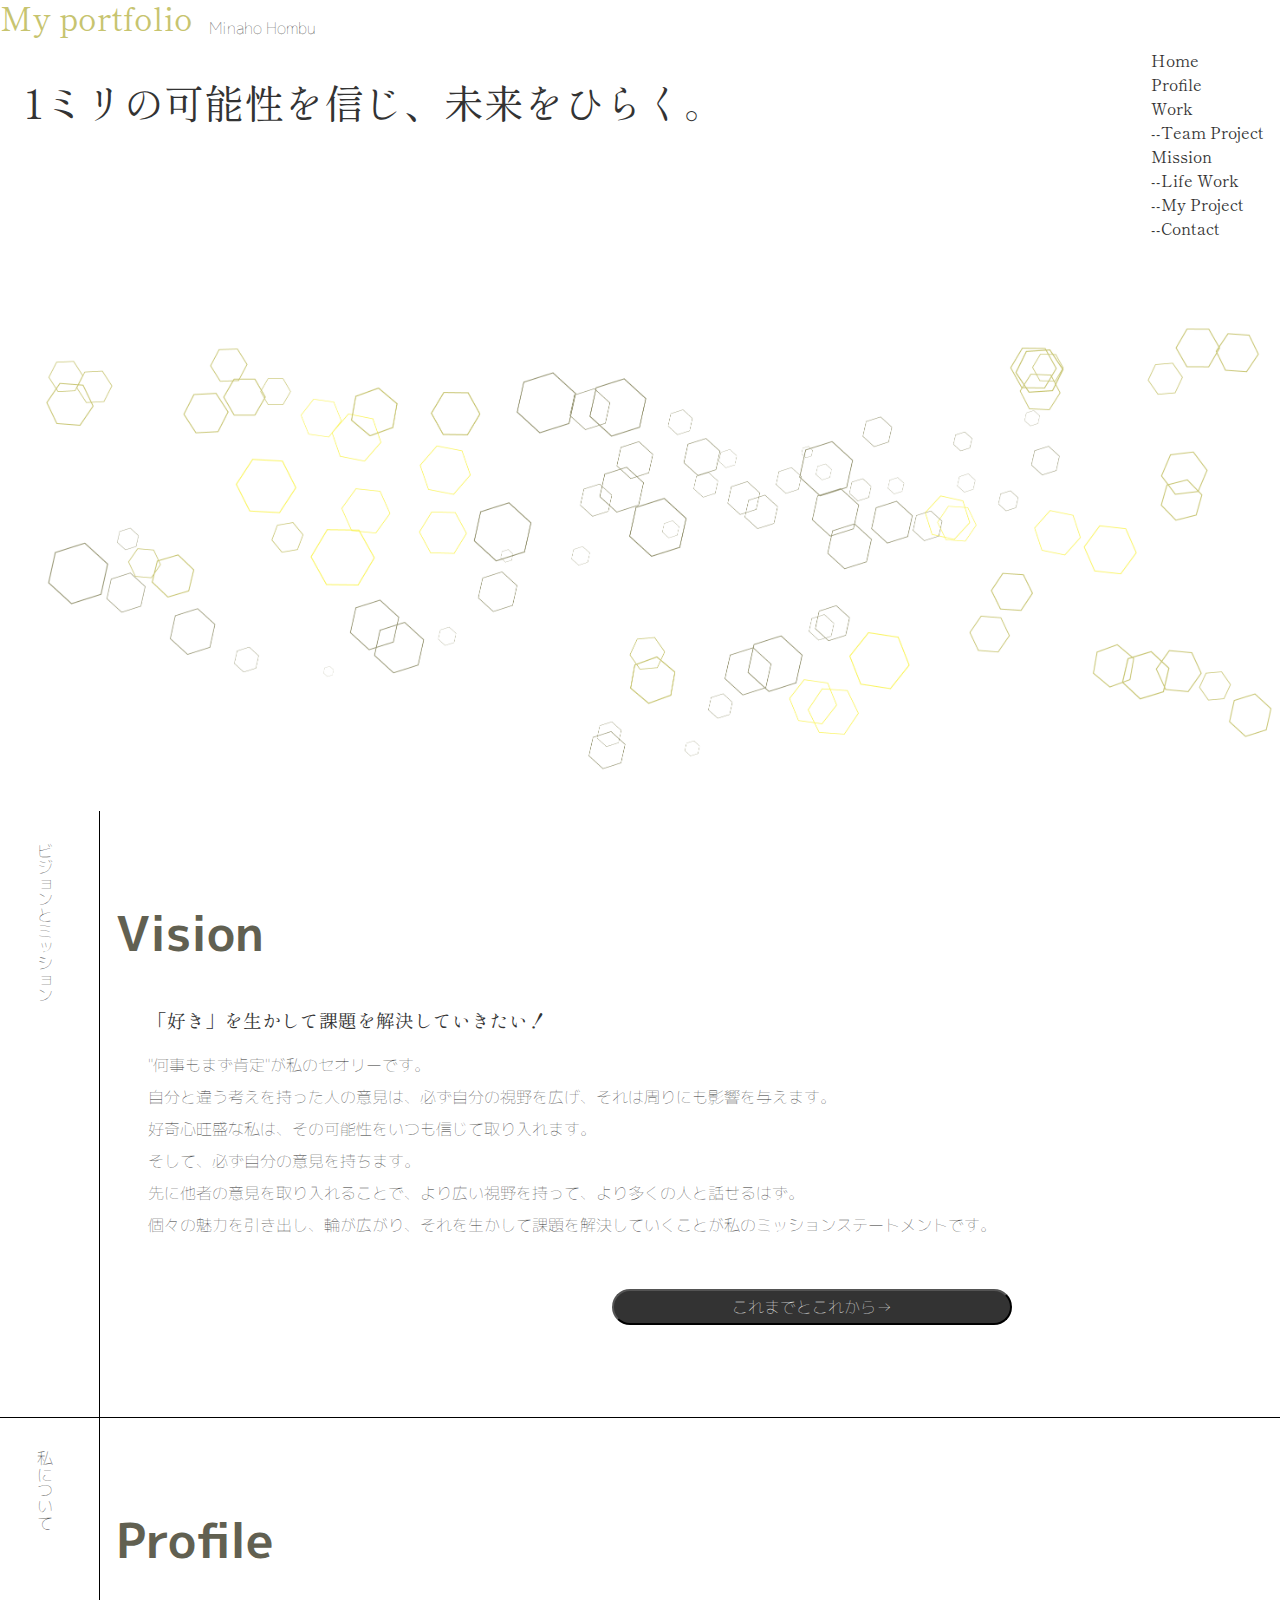
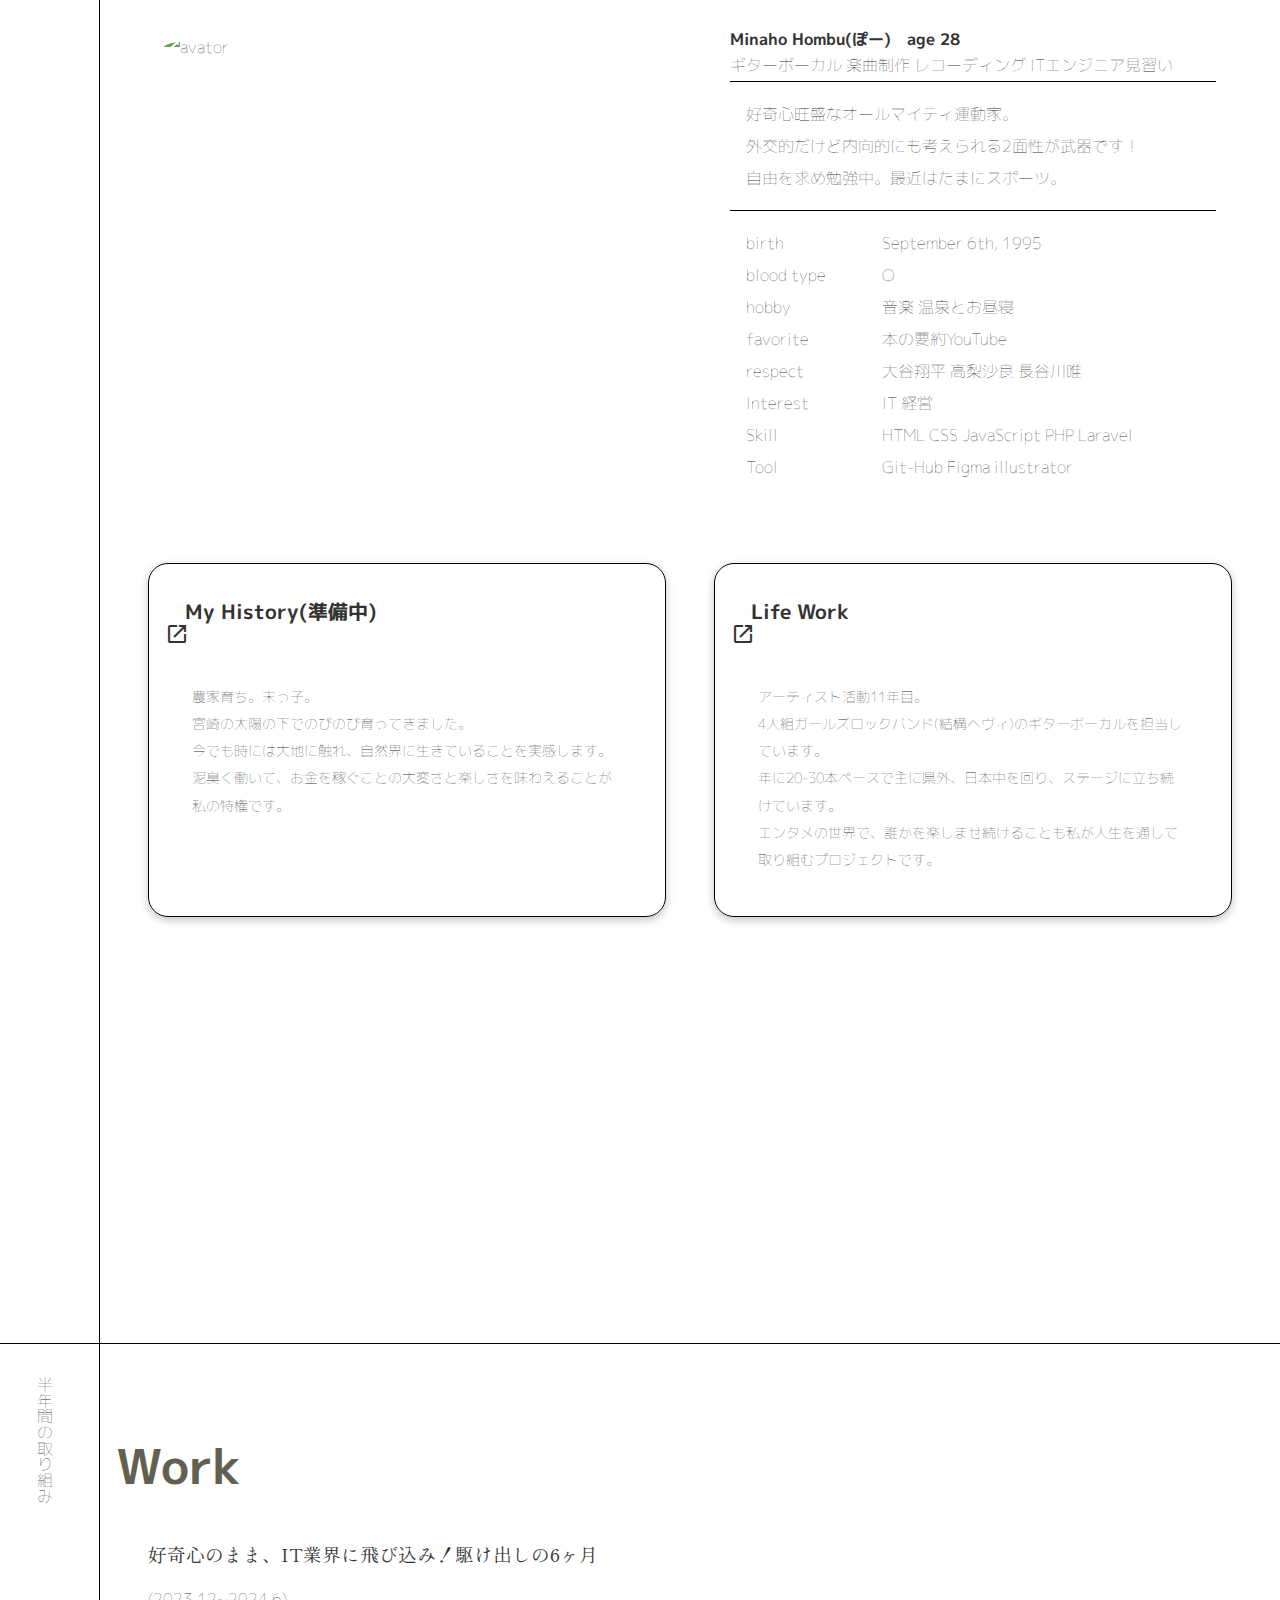
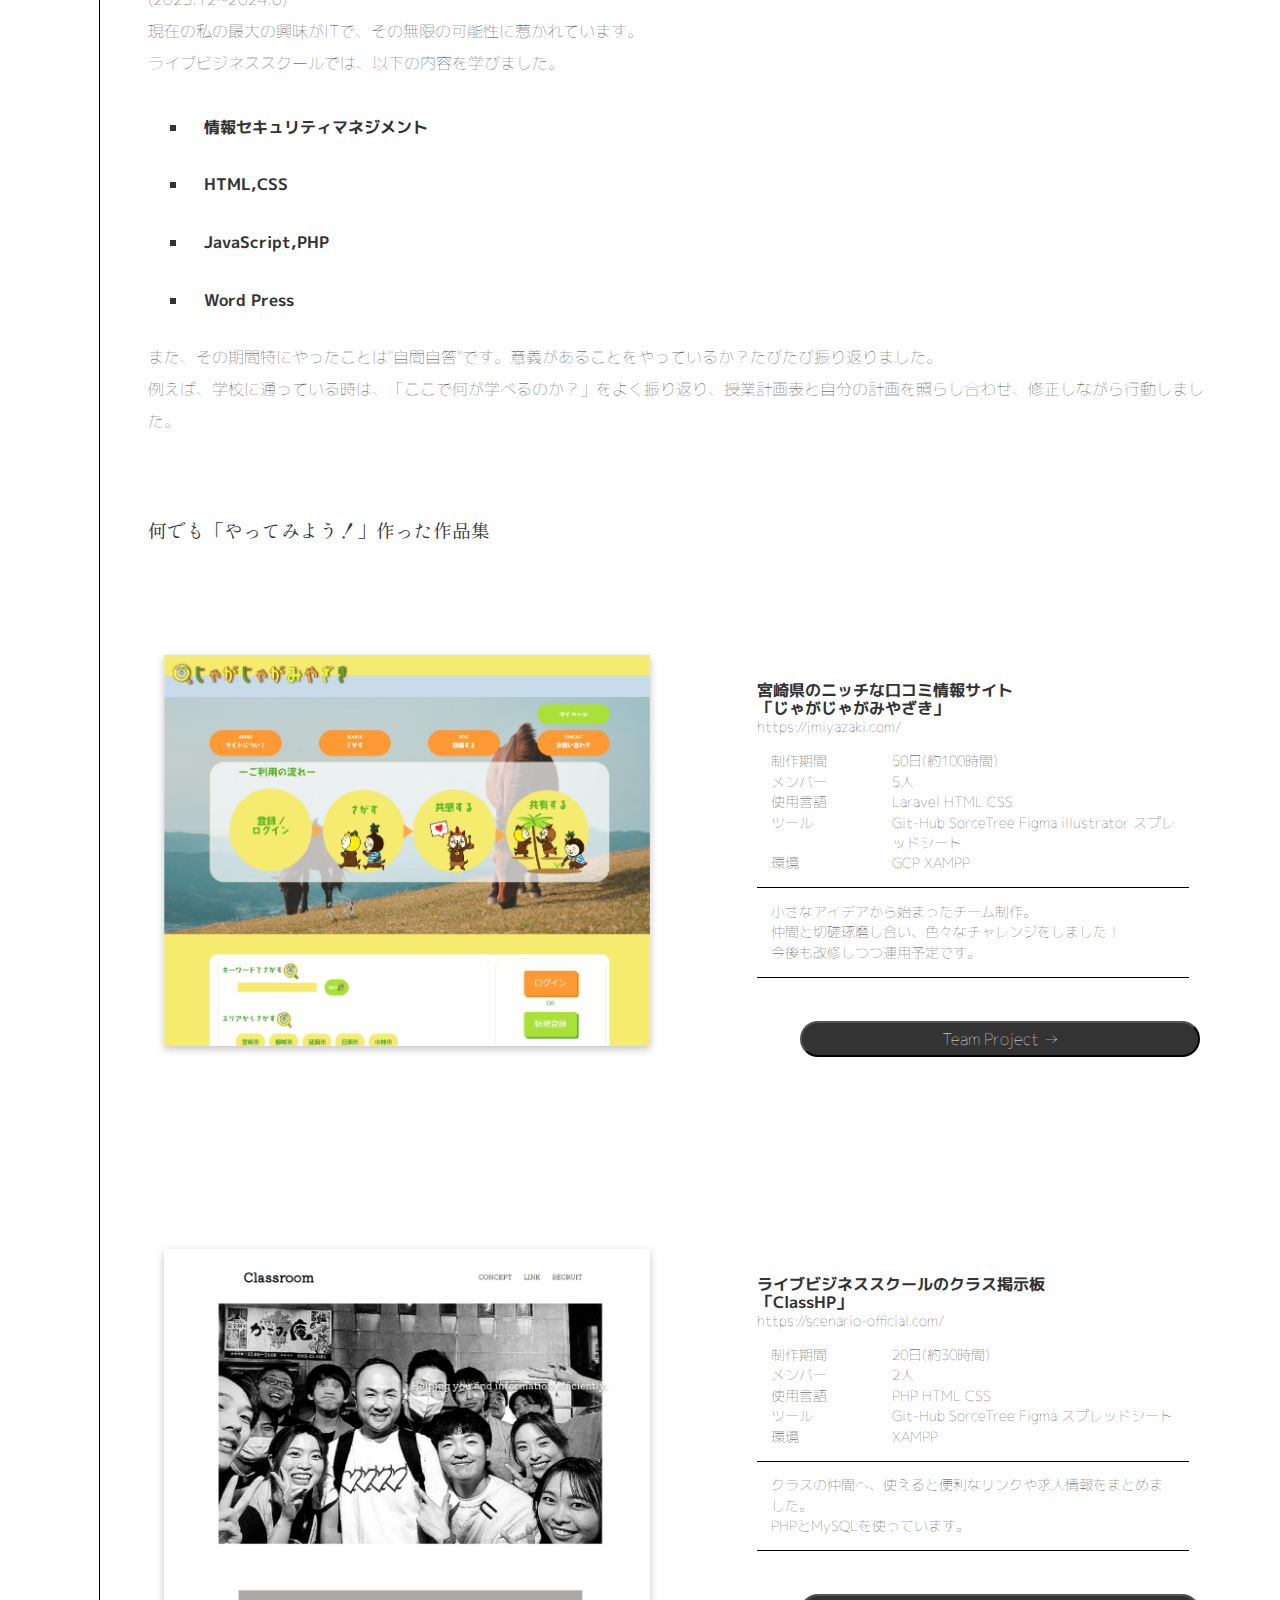
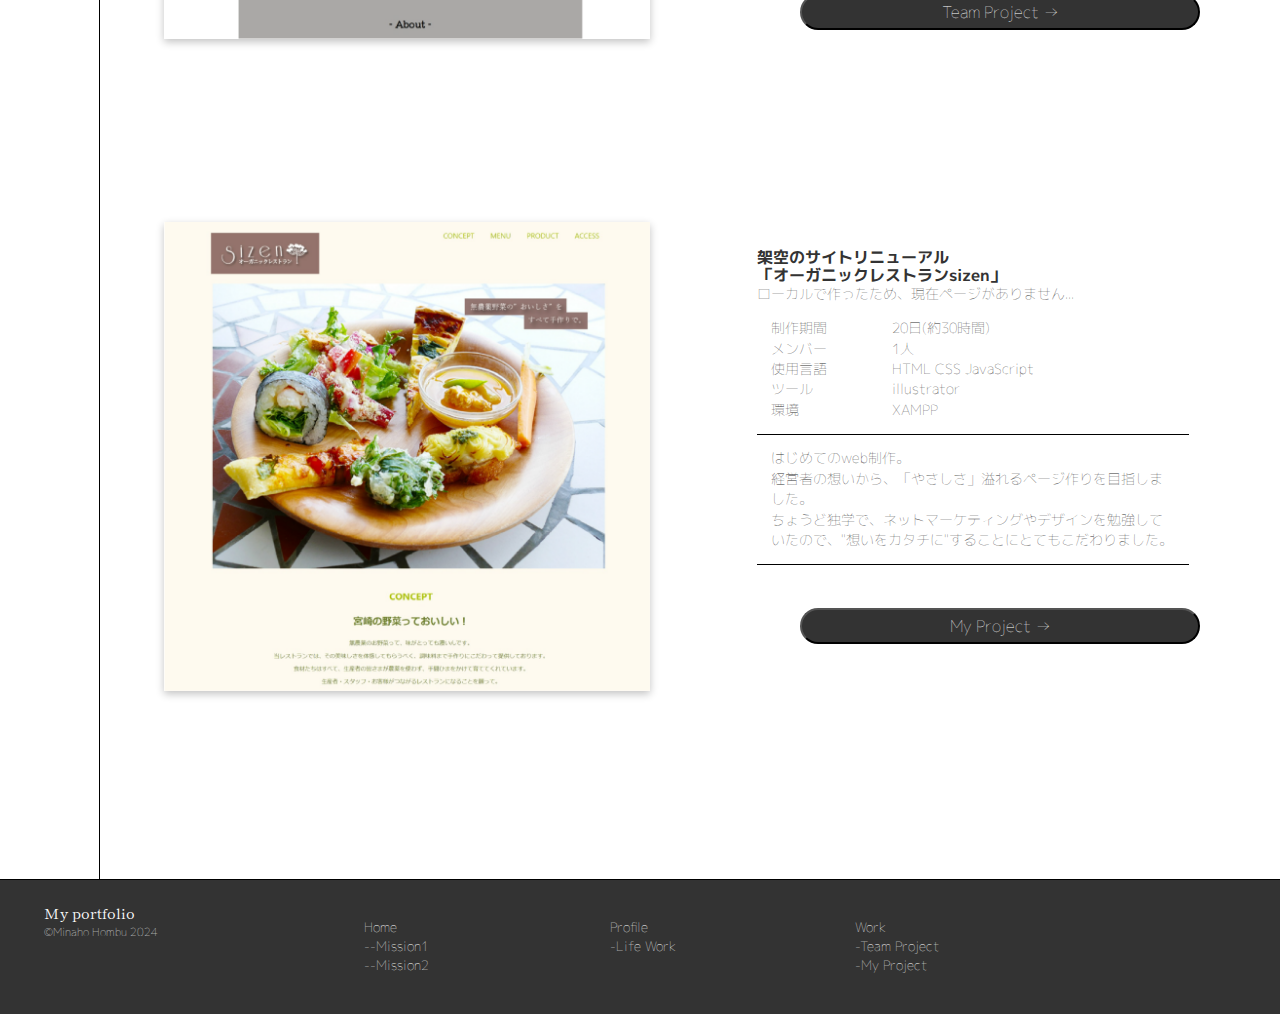
==== commit 57ecc904: "レスポンシブ修正など" ====
--- a/index.html
+++ b/index.html
@@ -124,7 +124,7 @@
                         <ul>
                             <li><a target="_blank" href="https://www.facebook.com/minaho.honbu/"><i class="fa-brands fa-square-facebook"></i></a></li>
                             <li><a target="_blank" href="https://www.instagram.com/minaho_letitout/"><i class="fa-brands fa-square-instagram"></i></a></li>
-                            <li><a target="_blank" href="x.com/Mletitout"><i class="fa-brands fa-square-x-twitter"></i></a></li>
+                            <li><a target="_blank" href="https://x.com/Mletitout"><i class="fa-brands fa-square-x-twitter"></i></a></li>
                             <li><a target="_blank" href="https://github.com/natpoppo"><i class="fa-brands fa-github"></i></a></li>
                         </ul>
                     </div>
--- a/css/style.css
+++ b/css/style.css
@@ -186,7 +186,7 @@
     justify-content: center;
 }
 .social_box ul li {
-    padding: 2em;
+    padding: 10%;
 }
 .social_box ul li a:hover {
     color: #c7c46f;
@@ -469,6 +469,10 @@
 }
 
 @media screen and (max-width: 480px) {
+    .container {
+        width: 100%;
+        padding: 0 0.5em;
+    }
     .copy_inner {
         font-size: 1.2em;
     }
@@ -484,4 +488,10 @@
     .btn {
         text-align: center;
     }
+    .head {
+        width: 15px;
+        writing-mode: vertical-rl;
+        border-right: 1px solid #000;
+        padding: 1em calc((15px - 1em) / 2);
+    }
 }